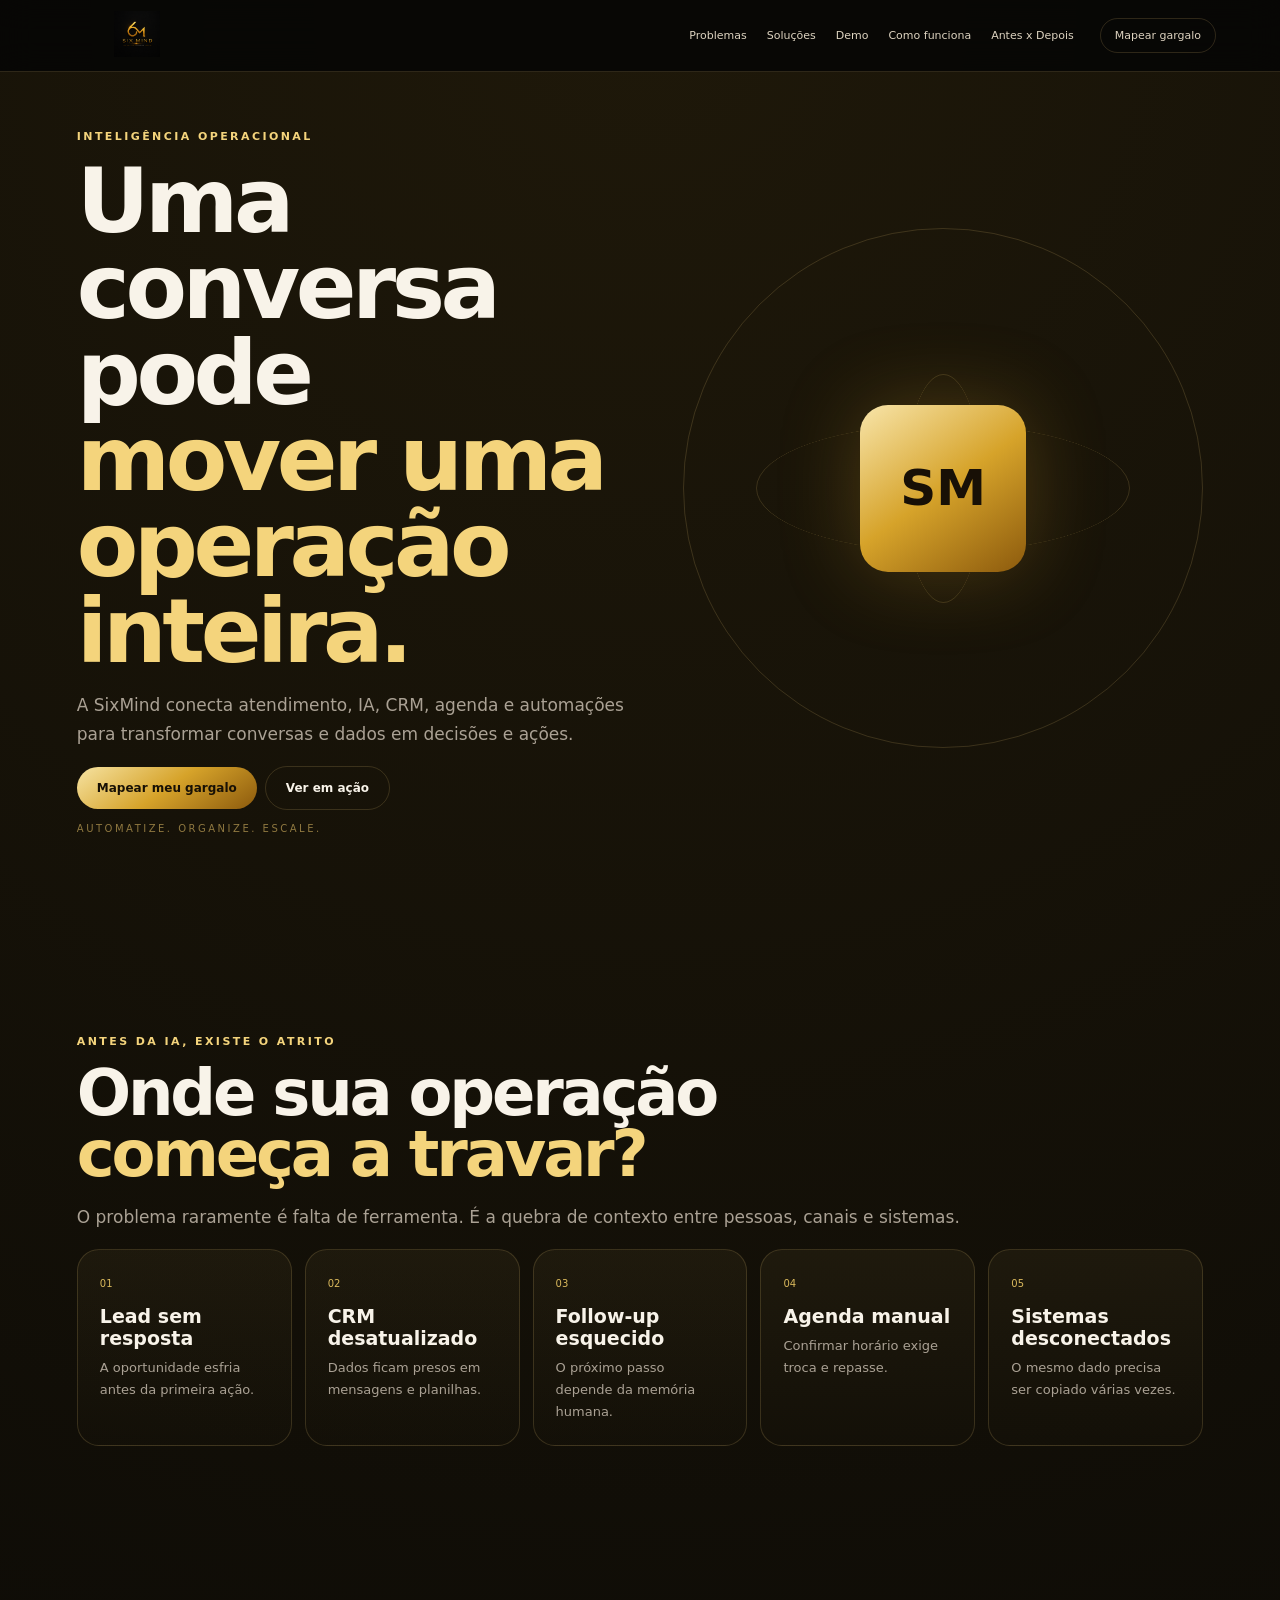
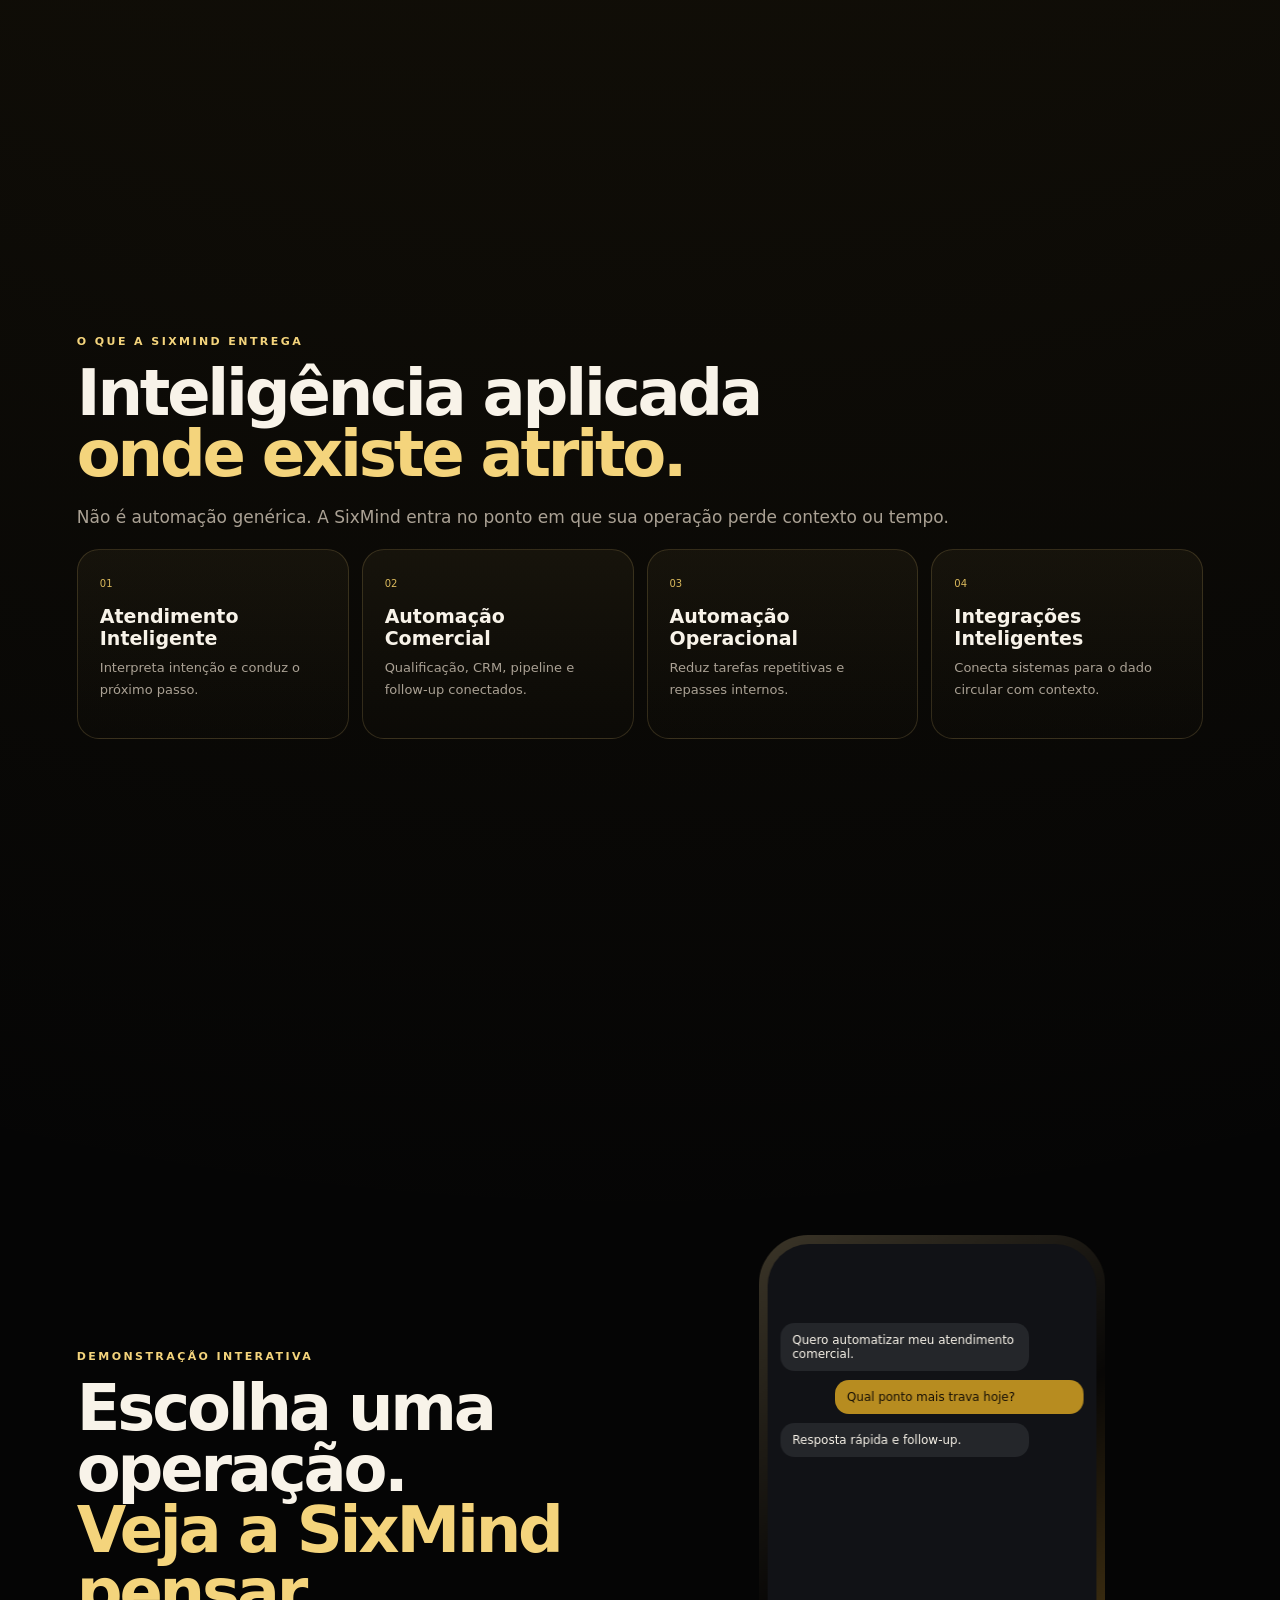
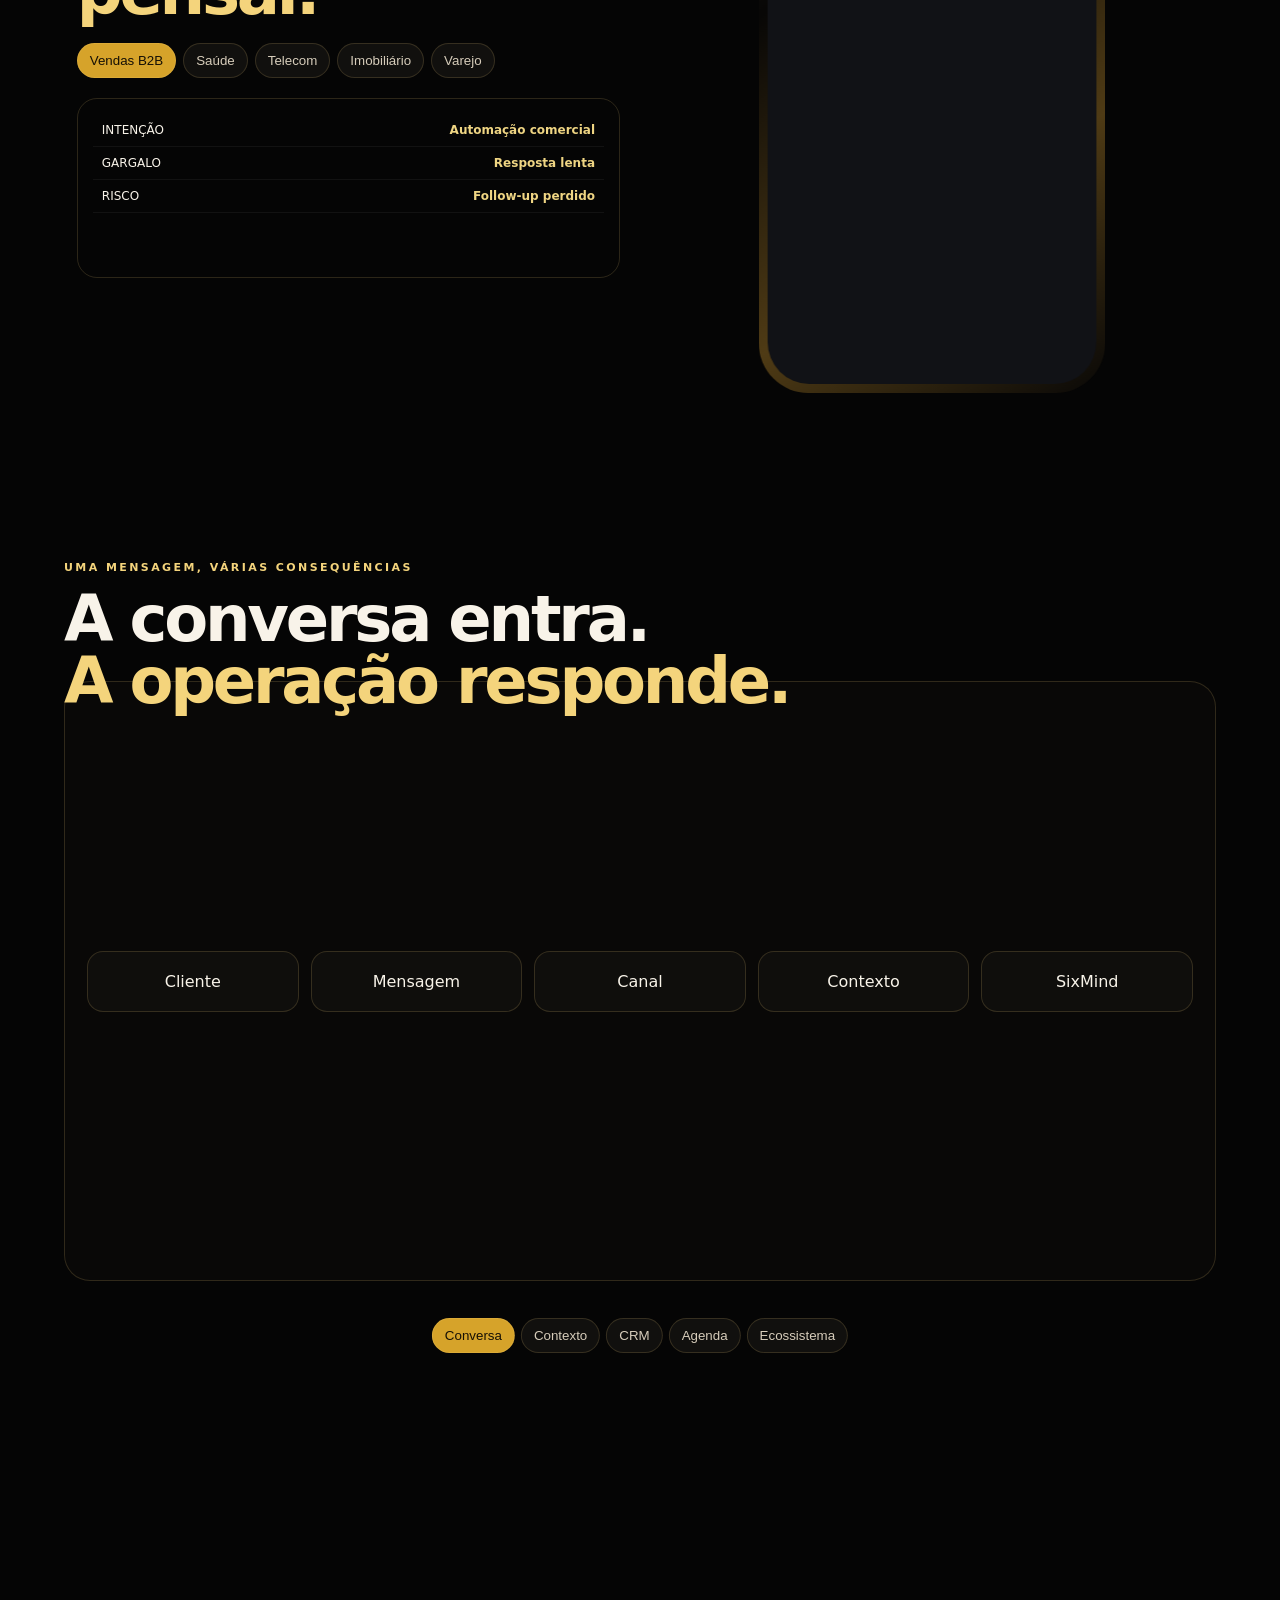
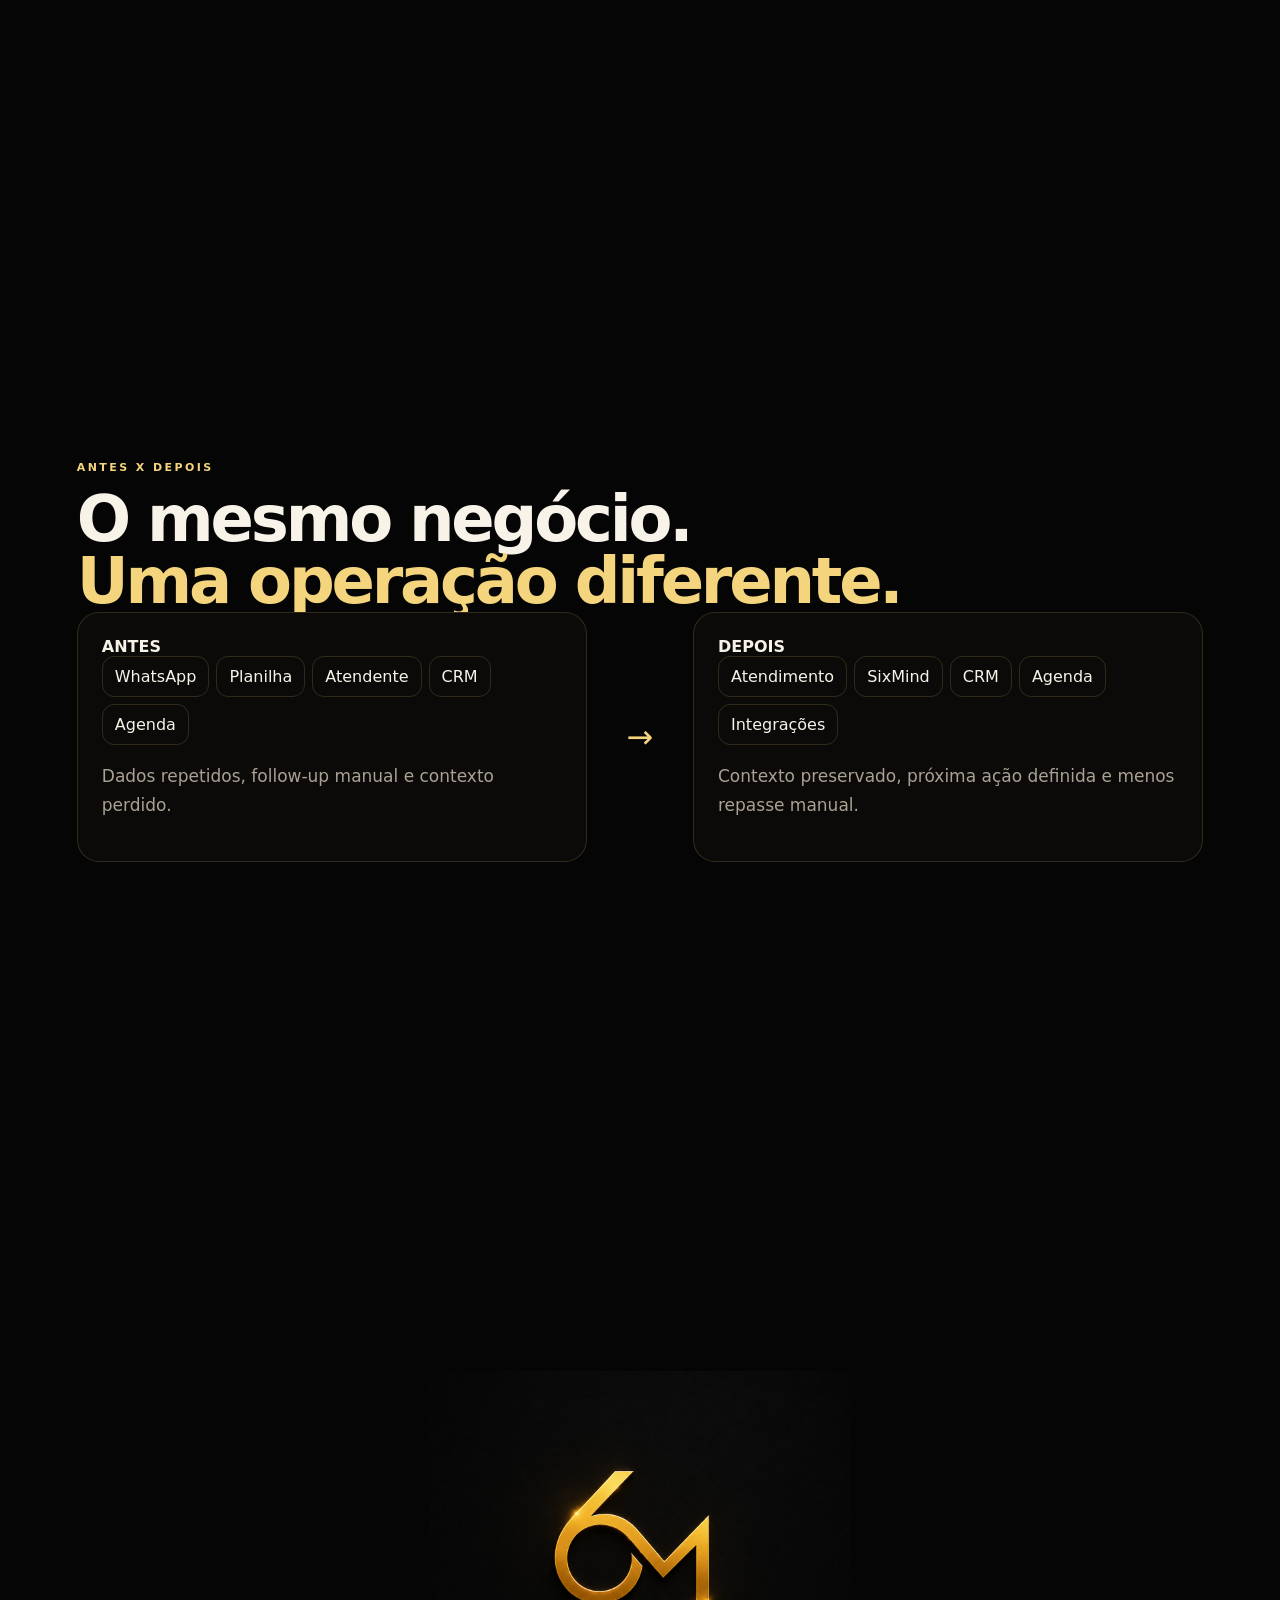
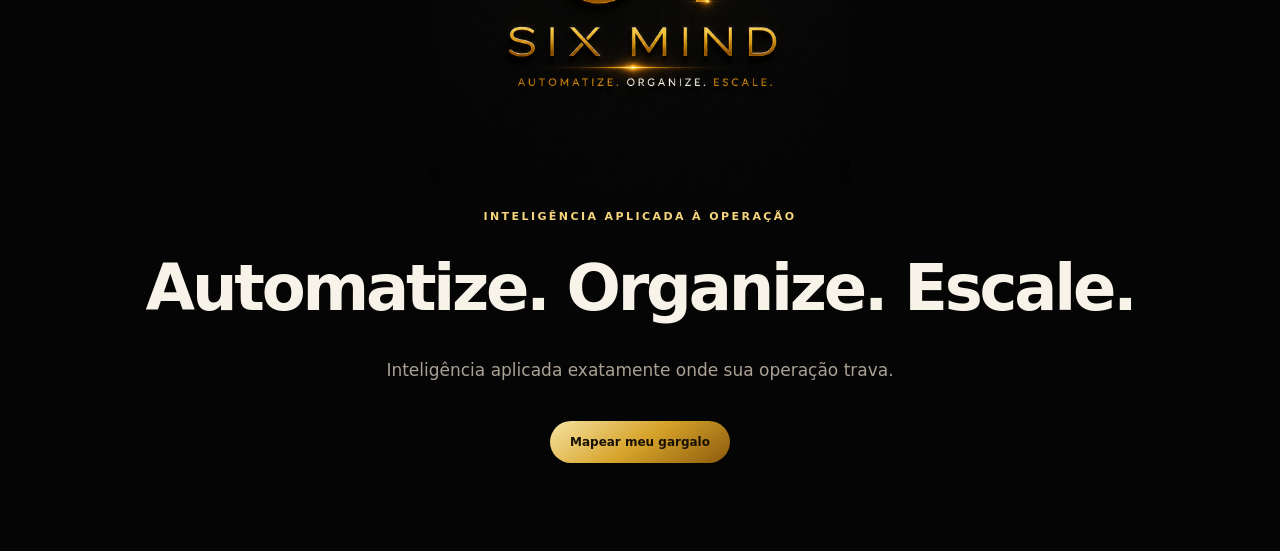
==== sixmind-v6/index.html @ 8383d7bf "feat(v6): publish F0-F5 commercial cinematic site" ====
<!doctype html><html lang="pt-BR"><head><meta charset="utf-8"><meta name="viewport" content="width=device-width,initial-scale=1"><meta name="theme-color" content="#050505"><meta name="description" content="SixMind — inteligência operacional para atendimento, vendas, CRM, agenda e automações."><title>SixMind — Inteligência que move operações</title><style>:root{--b:#050505;--g:#d6a32a;--g2:#f4d47c;--t:#f8f3e9;--m:#aaa194;--l:rgba(244,212,124,.16)}*{box-sizing:border-box}html{scroll-behavior:smooth}body{margin:0;background:radial-gradient(circle at 50% 0,rgba(214,163,42,.12),transparent 28%),#050505;color:var(--t);font-family:Inter,system-ui,sans-serif}a{color:inherit}.nav{position:fixed;z-index:9;inset:0 0 auto;height:72px;display:flex;align-items:center;gap:26px;padding:0 5vw;background:#050505d9;backdrop-filter:blur(16px);border-bottom:1px solid var(--l)}.nav img{width:145px;height:46px;object-fit:contain}.nav nav{margin-left:auto;display:flex;gap:20px}.nav a{text-decoration:none;font-size:11px;color:#ddd3c0}.ctaN{padding:10px 14px;border:1px solid var(--l);border-radius:999px}.sec{min-height:100vh;padding:110px 6vw 78px}.eye{color:var(--g2);font-size:11px;letter-spacing:.22em;font-weight:800;margin-bottom:15px}h1,h2{margin:0;line-height:.96;letter-spacing:-.05em}h1{font-size:clamp(50px,7vw,106px)}h2{font-size:clamp(40px,5vw,74px)}h1 span,h2 span{color:var(--g2)}p{color:var(--m);font-size:17px;line-height:1.7}.btn{display:inline-flex;padding:14px 20px;border-radius:999px;text-decoration:none;font-weight:800;font-size:12px}.primary{background:linear-gradient(145deg,#f6e3a2,var(--g),#8c5a0d);color:#171005}.ghost{border:1px solid var(--l);margin-left:8px}.hero{display:grid;grid-template-columns:1.1fr .9fr;align-items:center;gap:42px;padding-top:130px}.orb{position:relative;width:min(42vw,520px);aspect-ratio:1;margin:auto}.ring{position:absolute;inset:0;border:1px solid var(--l);border-radius:50%}.ring:nth-child(2){inset:14%;transform:rotateX(70deg)}.ring:nth-child(3){inset:28%;transform:rotateY(70deg)}.core{position:absolute;inset:34%;display:grid;place-items:center;border-radius:28px;background:linear-gradient(145deg,#f8e5aa,var(--g),#8c5a0d);color:#181006;font-size:50px;font-weight:900;box-shadow:0 0 80px #d6a32a44}.grid{display:grid;gap:13px}.g5{grid-template-columns:repeat(5,1fr)}.g4{grid-template-columns:repeat(4,1fr)}.card{padding:22px;border:1px solid var(--l);border-radius:22px;background:linear-gradient(180deg,#f4d47c0d,#f4d47c03);min-height:190px}.card i{font-style:normal;color:#d9b85c;font-size:10px}.card strong{display:block;font-size:19px;margin:14px 0 8px}.card p{font-size:13px;margin:0}.demo{display:grid;grid-template-columns:1fr 1fr;gap:40px;align-items:center}.tabs{display:flex;flex-wrap:wrap;gap:7px;margin:20px 0}.tabs button,.jn button{padding:9px 12px;border:1px solid var(--l);border-radius:999px;background:#11100e;color:#d6ccba;cursor:pointer}.tabs .active,.jn .active{background:var(--g);color:#161005}.logic{border:1px solid var(--l);border-radius:20px;padding:15px;min-height:180px}.logic div{display:flex;justify-content:space-between;padding:9px;border-bottom:1px solid #ffffff0d;font-size:12px}.logic strong{color:#efd583}.phone{width:min(350px,80vw);aspect-ratio:9/19.5;margin:auto;padding:9px;border-radius:50px;background:linear-gradient(145deg,#3b3528,#080706 38%,#4f3b15 72%,#090807);transform:rotateY(-8deg)}.screen{height:100%;border-radius:42px;background:#111216;padding:70px 13px 55px;overflow:hidden}.bubble{max-width:82%;padding:10px 12px;border-radius:14px;background:#24262a;margin:9px 0;font-size:12px}.bubble.ai{margin-left:auto;background:#b78c20;color:#171006}.journey{height:520vh}.sticky{position:sticky;top:0;height:100vh;overflow:hidden}.jcopy{position:absolute;left:5vw;top:90px;z-index:2}.stage{position:absolute;inset:210px 5vw 90px}.scene{position:absolute;inset:0;opacity:0;transform:scale(.98);transition:.3s;border:1px solid var(--l);border-radius:26px;background:#090807;padding:22px}.scene.active{opacity:1;transform:none}.flow{height:100%;display:grid;grid-template-columns:repeat(5,1fr);gap:12px;align-items:center}.flow div{padding:20px;border:1px solid var(--l);border-radius:16px;text-align:center;background:#0f0e0c}.jn{position:absolute;z-index:3;bottom:18px;left:50%;transform:translateX(-50%);display:flex;gap:6px}.compare{display:grid;grid-template-columns:1fr 70px 1fr;gap:18px;align-items:center}.side{padding:24px;border:1px solid var(--l);border-radius:22px;background:#0b0a08}.side .flow2{display:flex;gap:7px;flex-wrap:wrap}.flow2 span{padding:10px 12px;border:1px solid var(--l);border-radius:12px}.arr{text-align:center;font-size:32px;color:var(--g2)}.final{text-align:center;display:grid;place-items:center}.final img{width:min(420px,70vw)}@media(max-width:900px){.hero,.demo{grid-template-columns:1fr}.g5,.g4{grid-template-columns:1fr 1fr}.orb{width:min(75vw,500px)}.compare{grid-template-columns:1fr}.arr{transform:rotate(90deg)}.flow{grid-template-columns:1fr 1fr}}@media(max-width:650px){.nav nav,.ctaN{display:none}.sec{padding:98px 18px 68px}.g5,.g4{grid-template-columns:1fr}.stage{inset:240px 8px 96px}.jcopy{left:16px;right:16px;top:80px}.jn{width:96%;justify-content:center;flex-wrap:wrap}.jn button{font-size:9px}.ghost{margin-left:0;margin-top:8px}}</style></head><body><header class="nav"><a href="#hero"><img src="../sixmind-v4-cinematic/assets/logo-sixmind.png" alt="SixMind"></a><nav><a href="#problems">Problemas</a><a href="#solutions">Soluções</a><a href="#demo">Demo</a><a href="#journey">Como funciona</a><a href="#compare">Antes x Depois</a></nav><a class="ctaN" href="#cta">Mapear gargalo</a></header><main><section id="hero" class="sec hero"><div><div class="eye">INTELIGÊNCIA OPERACIONAL</div><h1>Uma conversa pode<br><span>mover uma operação inteira.</span></h1><p>A SixMind conecta atendimento, IA, CRM, agenda e automações para transformar conversas e dados em decisões e ações.</p><a class="btn primary" href="#problems">Mapear meu gargalo</a><a class="btn ghost" href="#demo">Ver em ação</a><p style="font-size:10px;letter-spacing:.25em;color:#8f7840">AUTOMATIZE. ORGANIZE. ESCALE.</p></div><div class="orb"><div class="ring"></div><div class="ring"></div><div class="ring"></div><div class="core">SM</div></div></section><section id="problems" class="sec"><div class="eye">ANTES DA IA, EXISTE O ATRITO</div><h2>Onde sua operação<br><span>começa a travar?</span></h2><p>O problema raramente é falta de ferramenta. É a quebra de contexto entre pessoas, canais e sistemas.</p><div class="grid g5"><article class="card"><i>01</i><strong>Lead sem resposta</strong><p>A oportunidade esfria antes da primeira ação.</p></article><article class="card"><i>02</i><strong>CRM desatualizado</strong><p>Dados ficam presos em mensagens e planilhas.</p></article><article class="card"><i>03</i><strong>Follow-up esquecido</strong><p>O próximo passo depende da memória humana.</p></article><article class="card"><i>04</i><strong>Agenda manual</strong><p>Confirmar horário exige troca e repasse.</p></article><article class="card"><i>05</i><strong>Sistemas desconectados</strong><p>O mesmo dado precisa ser copiado várias vezes.</p></article></div></section><section id="solutions" class="sec"><div class="eye">O QUE A SIXMIND ENTREGA</div><h2>Inteligência aplicada<br><span>onde existe atrito.</span></h2><p>Não é automação genérica. A SixMind entra no ponto em que sua operação perde contexto ou tempo.</p><div class="grid g4"><article class="card"><i>01</i><strong>Atendimento Inteligente</strong><p>Interpreta intenção e conduz o próximo passo.</p></article><article class="card"><i>02</i><strong>Automação Comercial</strong><p>Qualificação, CRM, pipeline e follow-up conectados.</p></article><article class="card"><i>03</i><strong>Automação Operacional</strong><p>Reduz tarefas repetitivas e repasses internos.</p></article><article class="card"><i>04</i><strong>Integrações Inteligentes</strong><p>Conecta sistemas para o dado circular com contexto.</p></article></div></section><section id="demo" class="sec demo"><div><div class="eye">DEMONSTRAÇÃO INTERATIVA</div><h2>Escolha uma operação.<br><span>Veja a SixMind pensar.</span></h2><div class="tabs"><button class="active" data-k="b2b">Vendas B2B</button><button data-k="saude">Saúde</button><button data-k="telecom">Telecom</button><button data-k="imob">Imobiliário</button><button data-k="varejo">Varejo</button></div><div id="logic" class="logic"></div></div><div class="phone"><div id="chat" class="screen"></div></div></section><section id="journey" class="journey"><div class="sticky"><div class="jcopy"><div class="eye">UMA MENSAGEM, VÁRIAS CONSEQUÊNCIAS</div><h2>A conversa entra.<br><span>A operação responde.</span></h2></div><div class="stage"><article class="scene active"><div class="flow"><div>Cliente</div><div>Mensagem</div><div>Canal</div><div>Contexto</div><div>SixMind</div></div></article><article class="scene"><div class="flow"><div>Intenção</div><div>Entidade</div><div>Prioridade</div><div>Histórico</div><div>Próxima ação</div></div></article><article class="scene"><div class="flow"><div>Novo lead</div><div>Qualificado</div><div>Pipeline</div><div>Responsável</div><div>Follow-up</div></div></article><article class="scene"><div class="flow"><div>Disponibilidade</div><div>Horário</div><div>Confirmação</div><div>Meet</div><div>Lembrete</div></div></article><article class="scene"><div class="flow"><div>WhatsApp</div><div>CRM</div><div>Agenda</div><div>n8n</div><div>Dados</div></div></article></div><div class="jn"><button class="active">Conversa</button><button>Contexto</button><button>CRM</button><button>Agenda</button><button>Ecossistema</button></div></div></section><section id="compare" class="sec"><div class="eye">ANTES X DEPOIS</div><h2>O mesmo negócio.<br><span>Uma operação diferente.</span></h2><div class="compare"><div class="side"><strong>ANTES</strong><div class="flow2"><span>WhatsApp</span><span>Planilha</span><span>Atendente</span><span>CRM</span><span>Agenda</span></div><p>Dados repetidos, follow-up manual e contexto perdido.</p></div><div class="arr">→</div><div class="side"><strong>DEPOIS</strong><div class="flow2"><span>Atendimento</span><span>SixMind</span><span>CRM</span><span>Agenda</span><span>Integrações</span></div><p>Contexto preservado, próxima ação definida e menos repasse manual.</p></div></div></section><section id="cta" class="sec final"><img src="../sixmind-v4-cinematic/assets/logo-sixmind.png" alt="SixMind"><div class="eye">INTELIGÊNCIA APLICADA À OPERAÇÃO</div><h2>Automatize. Organize. Escale.</h2><p>Inteligência aplicada exatamente onde sua operação trava.</p><a class="btn primary" href="#problems">Mapear meu gargalo</a></section></main><script>const D={b2b:[['INTENÇÃO','Automação comercial'],['GARGALO','Resposta lenta'],['RISCO','Follow-up perdido']],saude:[['INTENÇÃO','Agendamento'],['RESTRIÇÃO','Após 17h'],['AÇÃO','Consultar agenda']],telecom:[['INTENÇÃO','Suporte'],['AÇÃO FEITA','Reinício'],['ROTA','Diagnóstico']],imob:[['INTENÇÃO','Imóvel'],['OBJETIVO','Moradia'],['PRAZO','Este mês']],varejo:[['INTENÇÃO','Estoque'],['PRODUTO','X200 preto'],['PRAZO','Hoje']]},M={b2b:['Quero automatizar meu atendimento comercial.','Qual ponto mais trava hoje?','Resposta rápida e follow-up.'],saude:['Tem horário amanhã após 17h?','Vou considerar apenas esse período.','Quero o primeiro disponível.'],telecom:['Minha internet caiu e já reiniciei o modem.','Não vou repetir esse passo.','A luz de internet está apagada.'],imob:['Tenho interesse no imóvel.','Você busca para morar ou investir?','Para morar este mês.'],varejo:['Tem X200 preto?','Vou consultar disponibilidade.','Preciso hoje.']};const tabs=[...document.querySelectorAll('[data-k]')],logic=document.querySelector('#logic'),chat=document.querySelector('#chat');function play(k){tabs.forEach(b=>b.classList.toggle('active',b.dataset.k===k));logic.innerHTML=D[k].map(x=>`<div><span>${x[0]}</span><strong>${x[1]}</strong></div>`).join('');chat.innerHTML=M[k].map((x,i)=>`<div class="bubble ${i%2?'ai':''}">${x}</div>`).join('')}tabs.forEach(b=>b.onclick=()=>play(b.dataset.k));play('b2b');const J=document.querySelector('#journey'),S=[...document.querySelectorAll('.scene')],N=[...document.querySelectorAll('.jn button')];function upd(){let r=J.getBoundingClientRect(),p=Math.min(1,Math.max(0,-r.top/Math.max(1,J.offsetHeight-innerHeight))),i=Math.min(4,Math.floor(p*5));S.forEach((s,n)=>s.classList.toggle('active',n===i));N.forEach((b,n)=>b.classList.toggle('active',n===i))}addEventListener('scroll',()=>requestAnimationFrame(upd),{passive:true});upd();N.forEach((b,i)=>b.onclick=()=>{let start=scrollY+J.getBoundingClientRect().top,total=J.offsetHeight-innerHeight;scrollTo({top:start+total*((i+.05)/5),behavior:'smooth'})});</script></body></html>
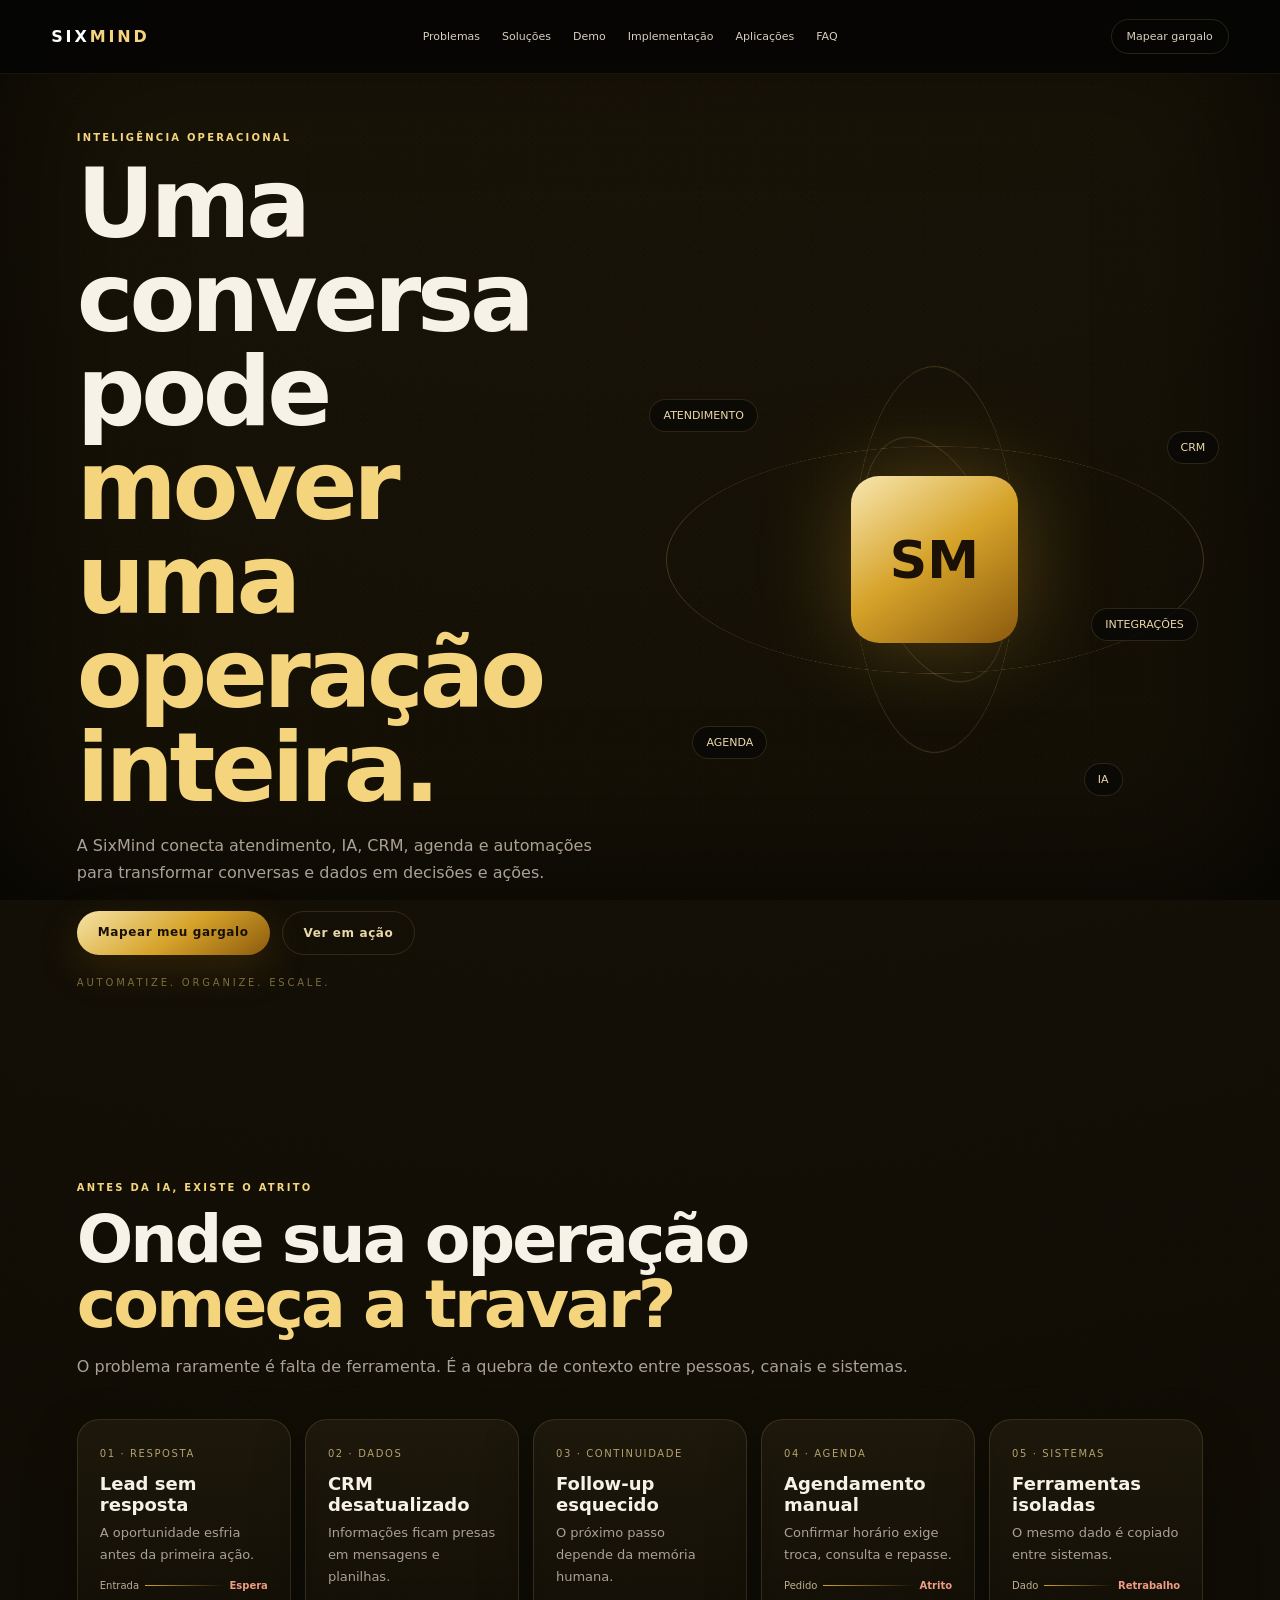
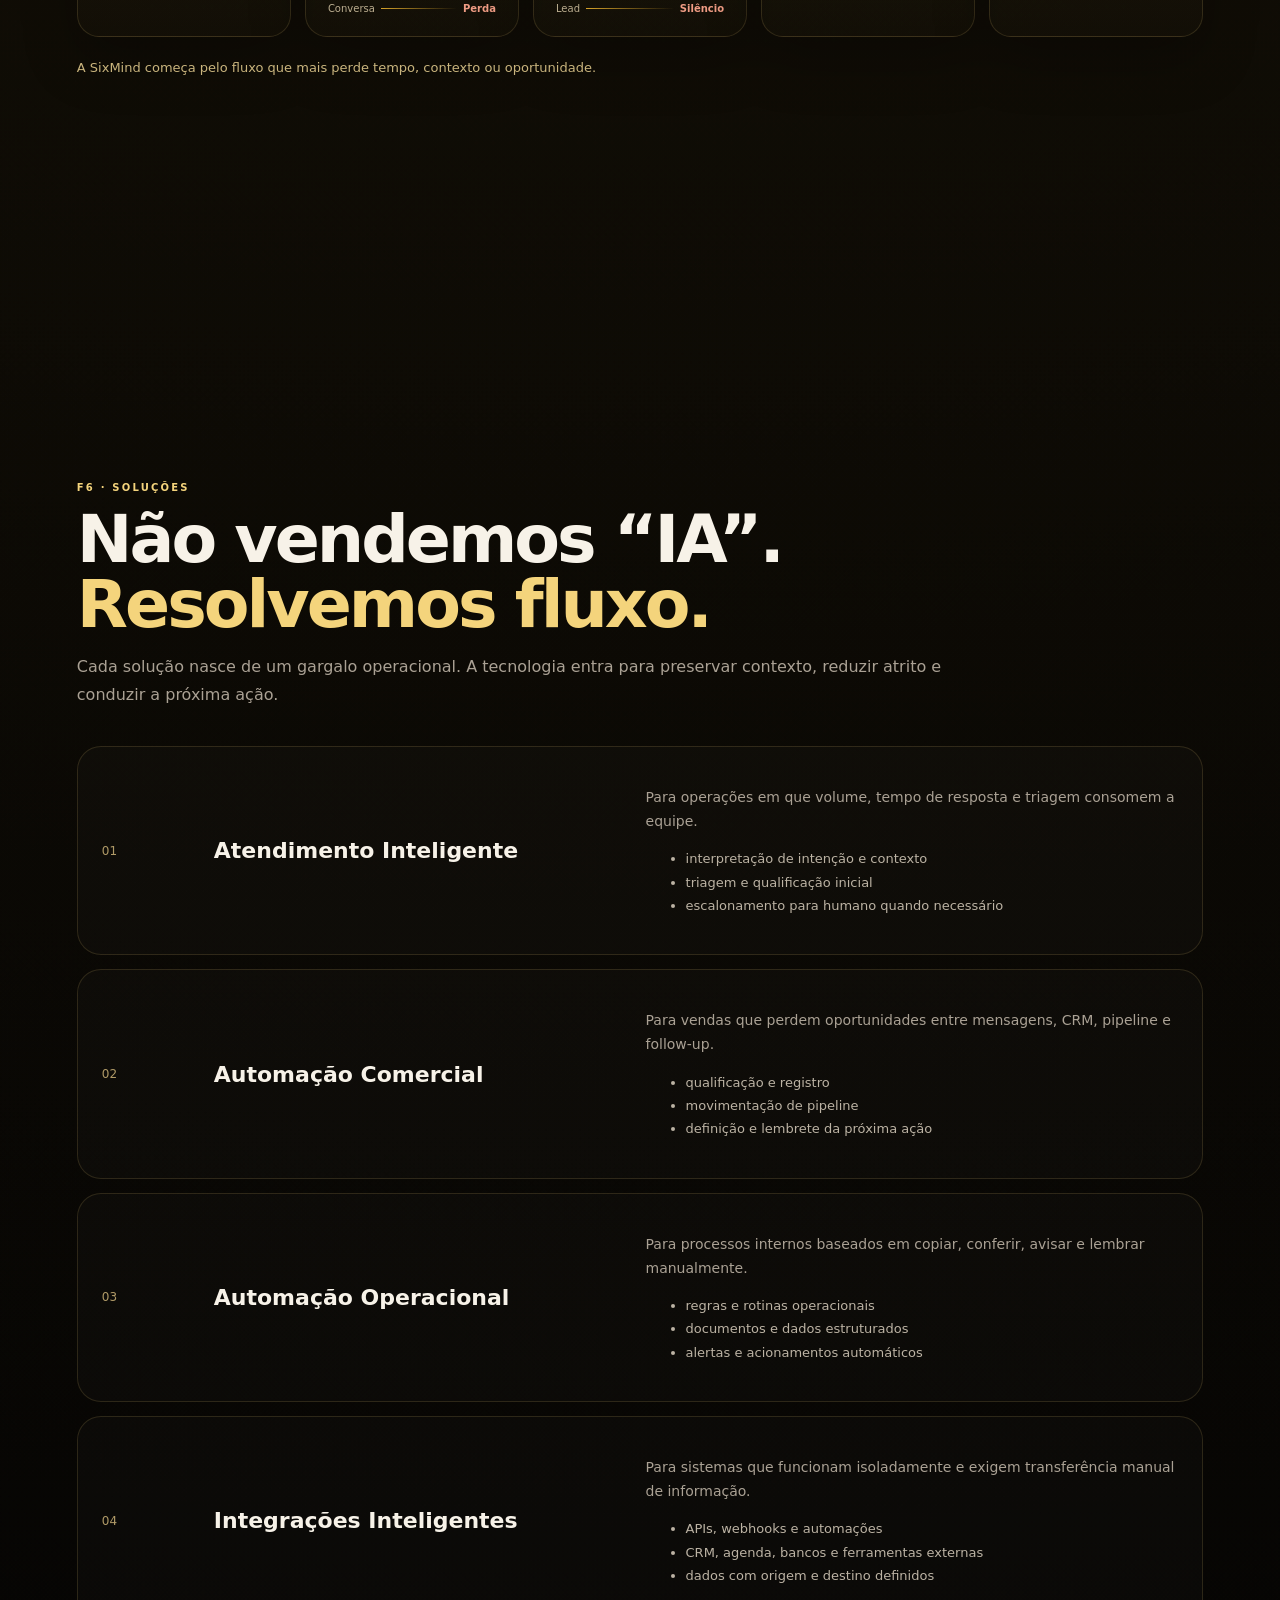
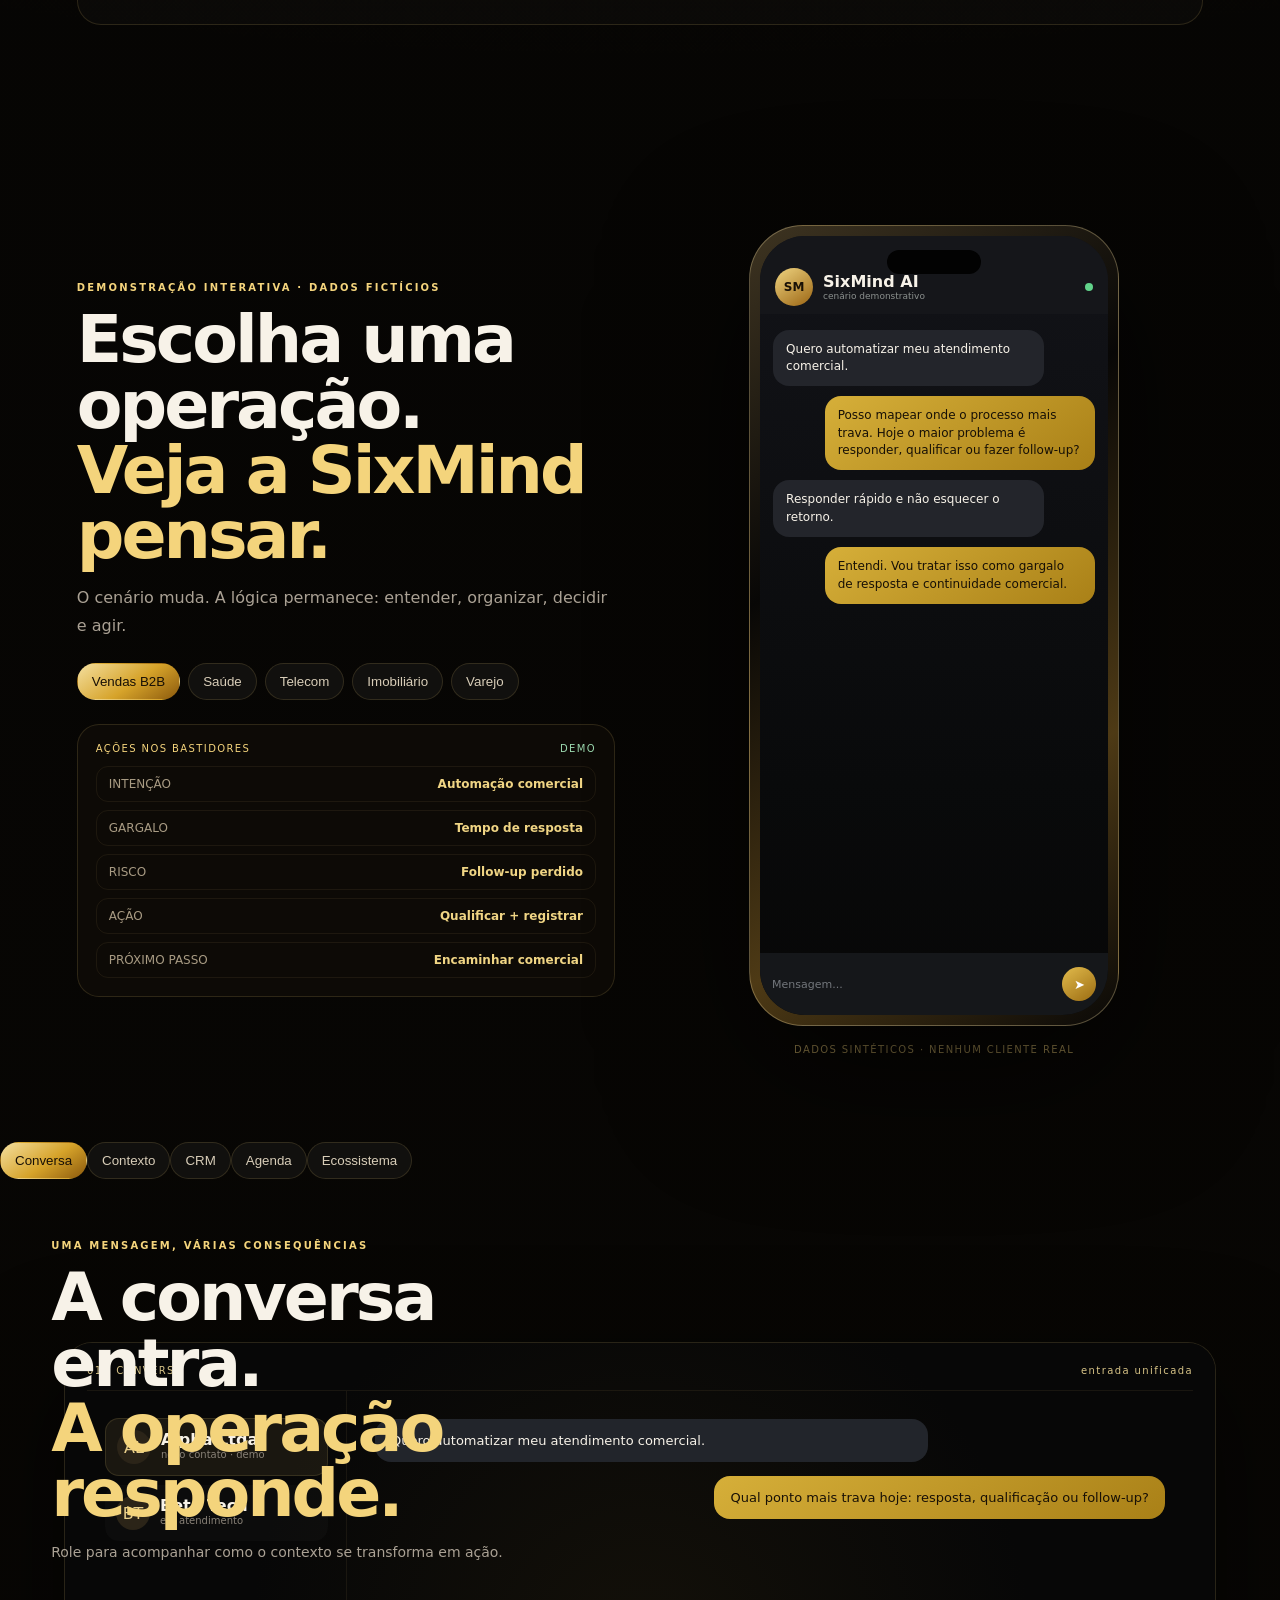
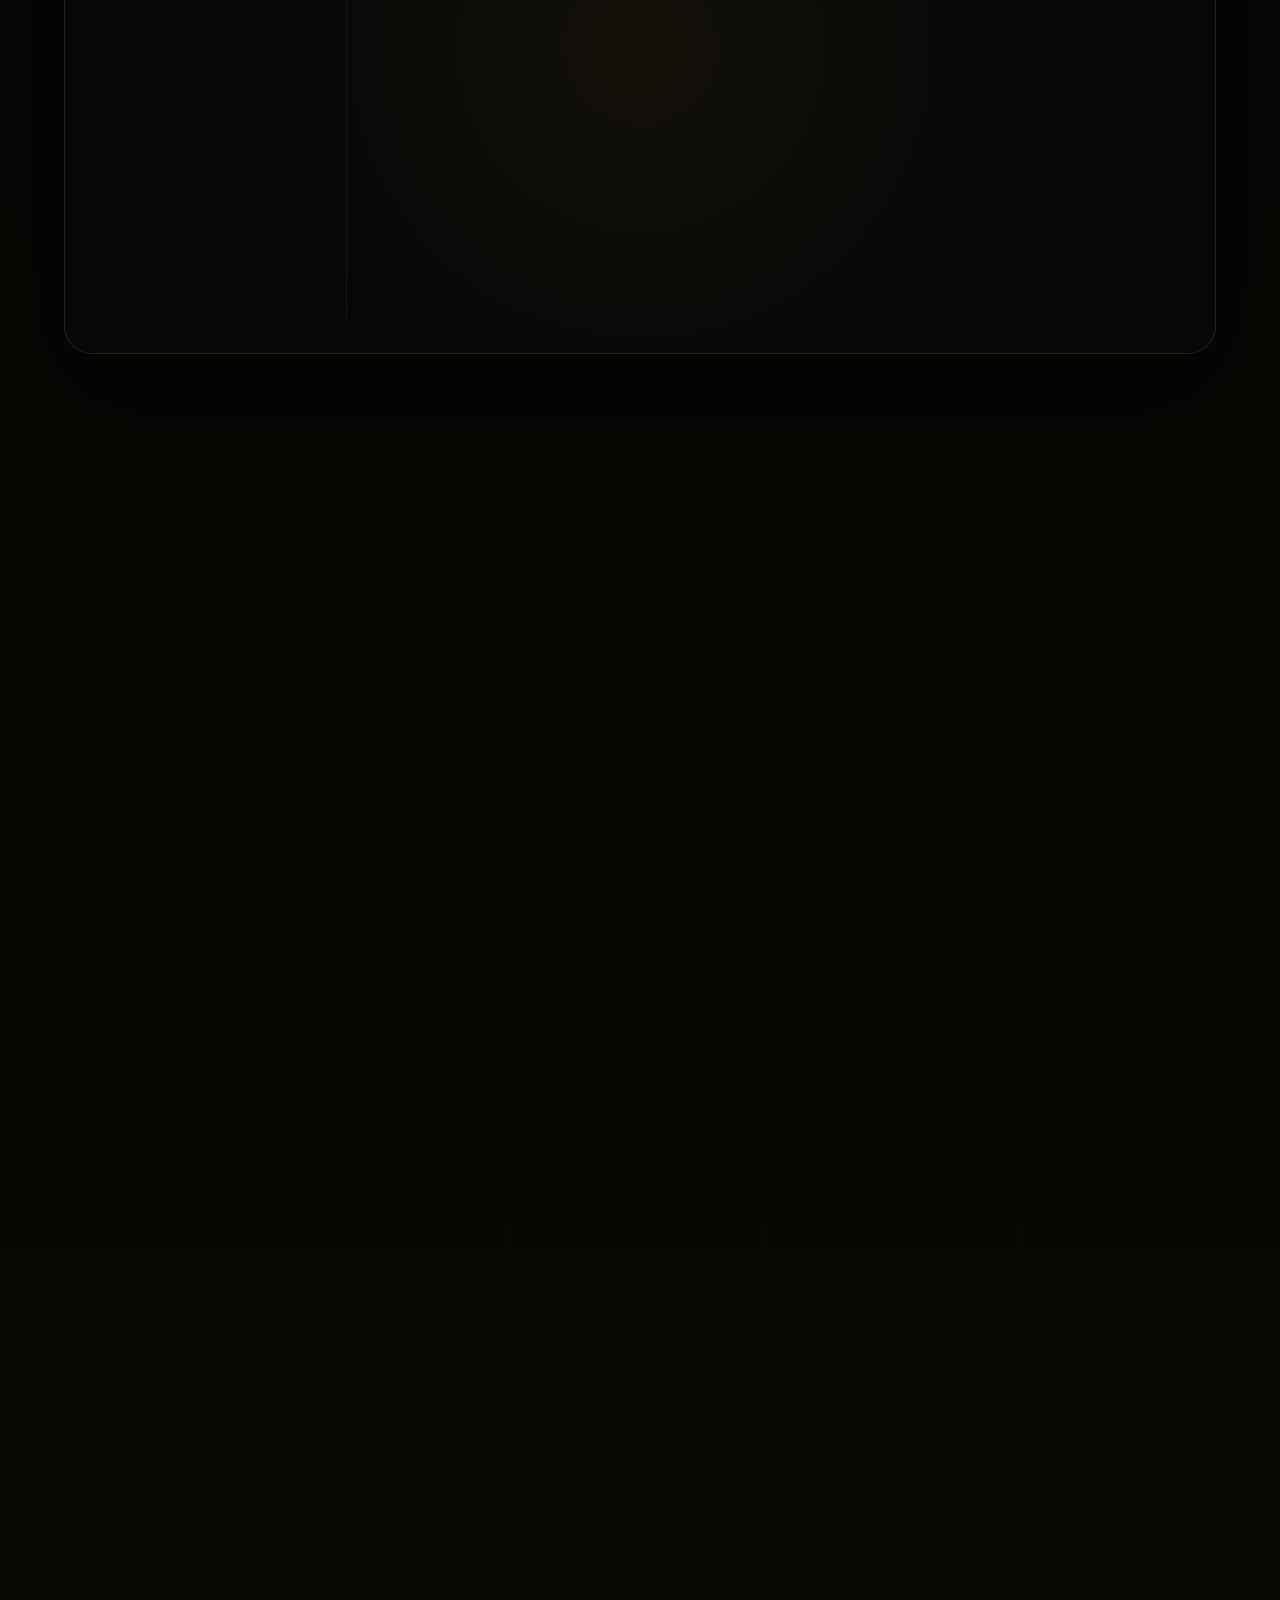
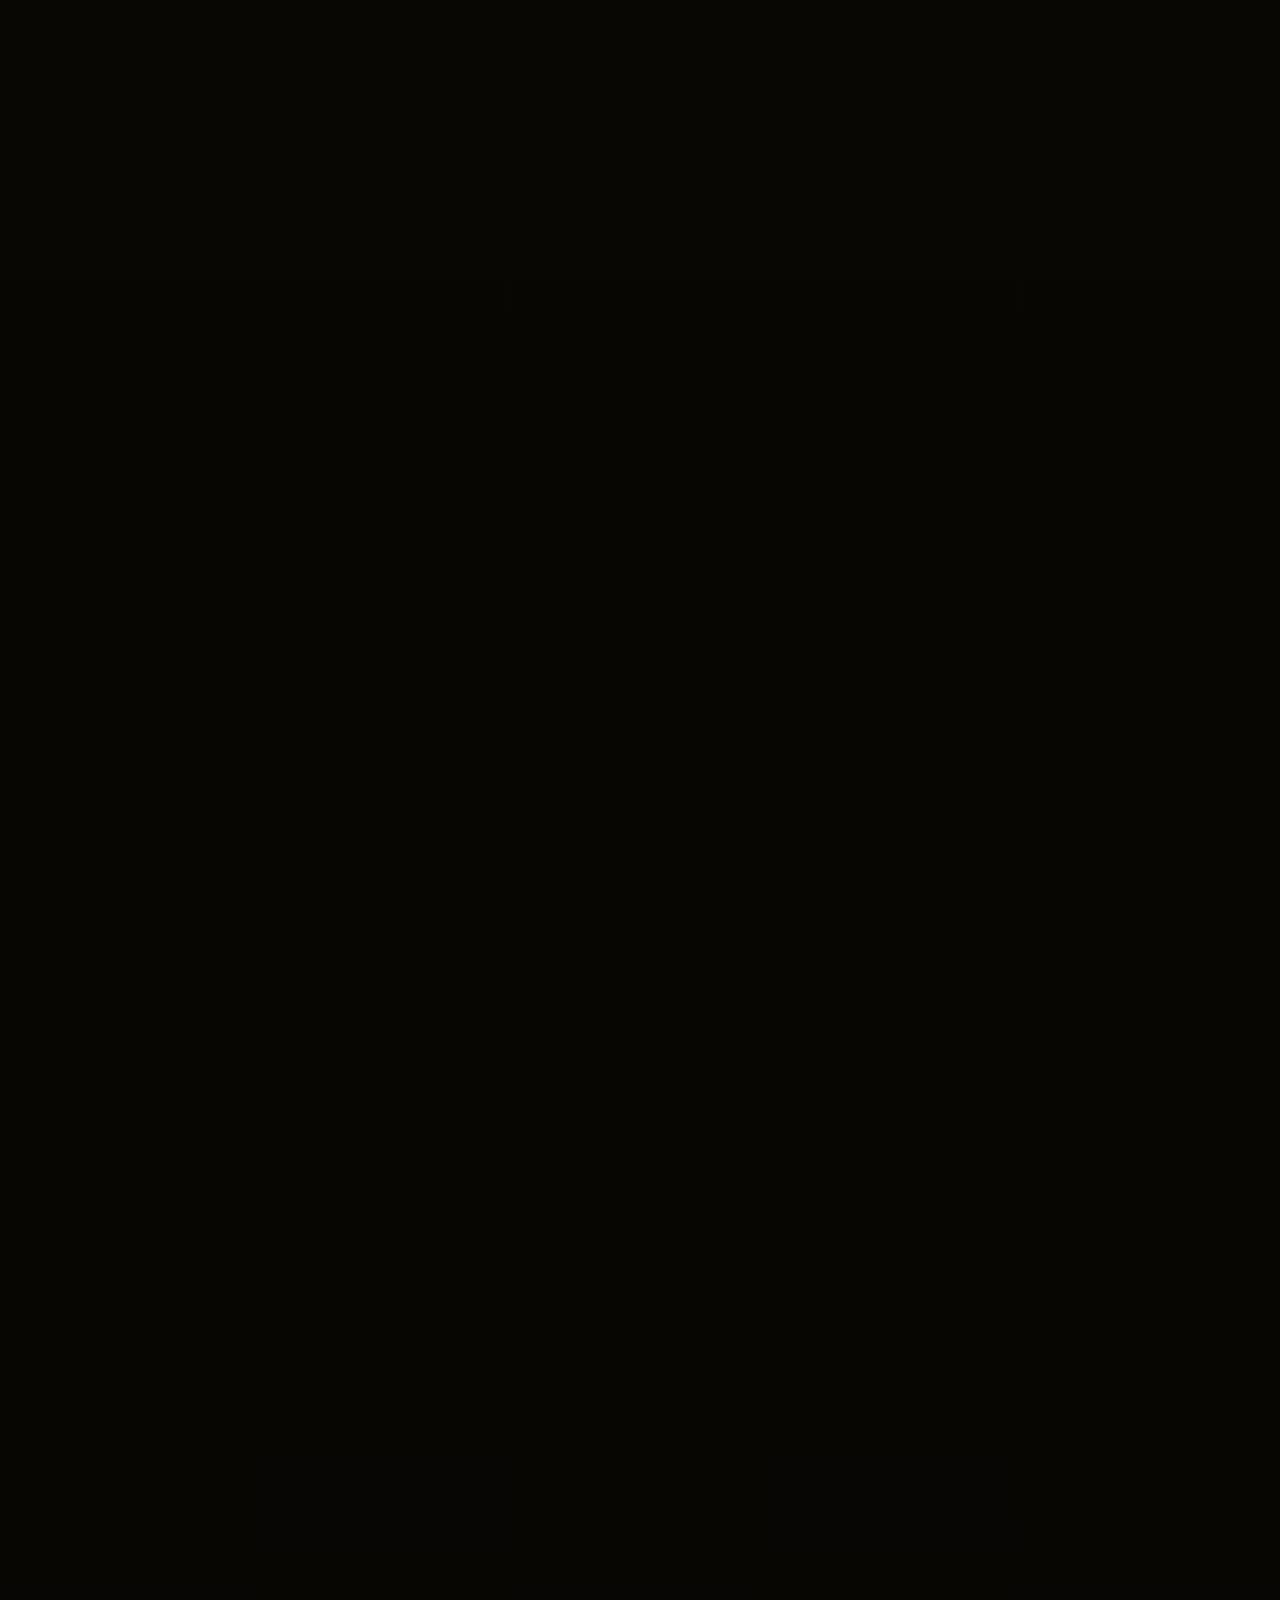
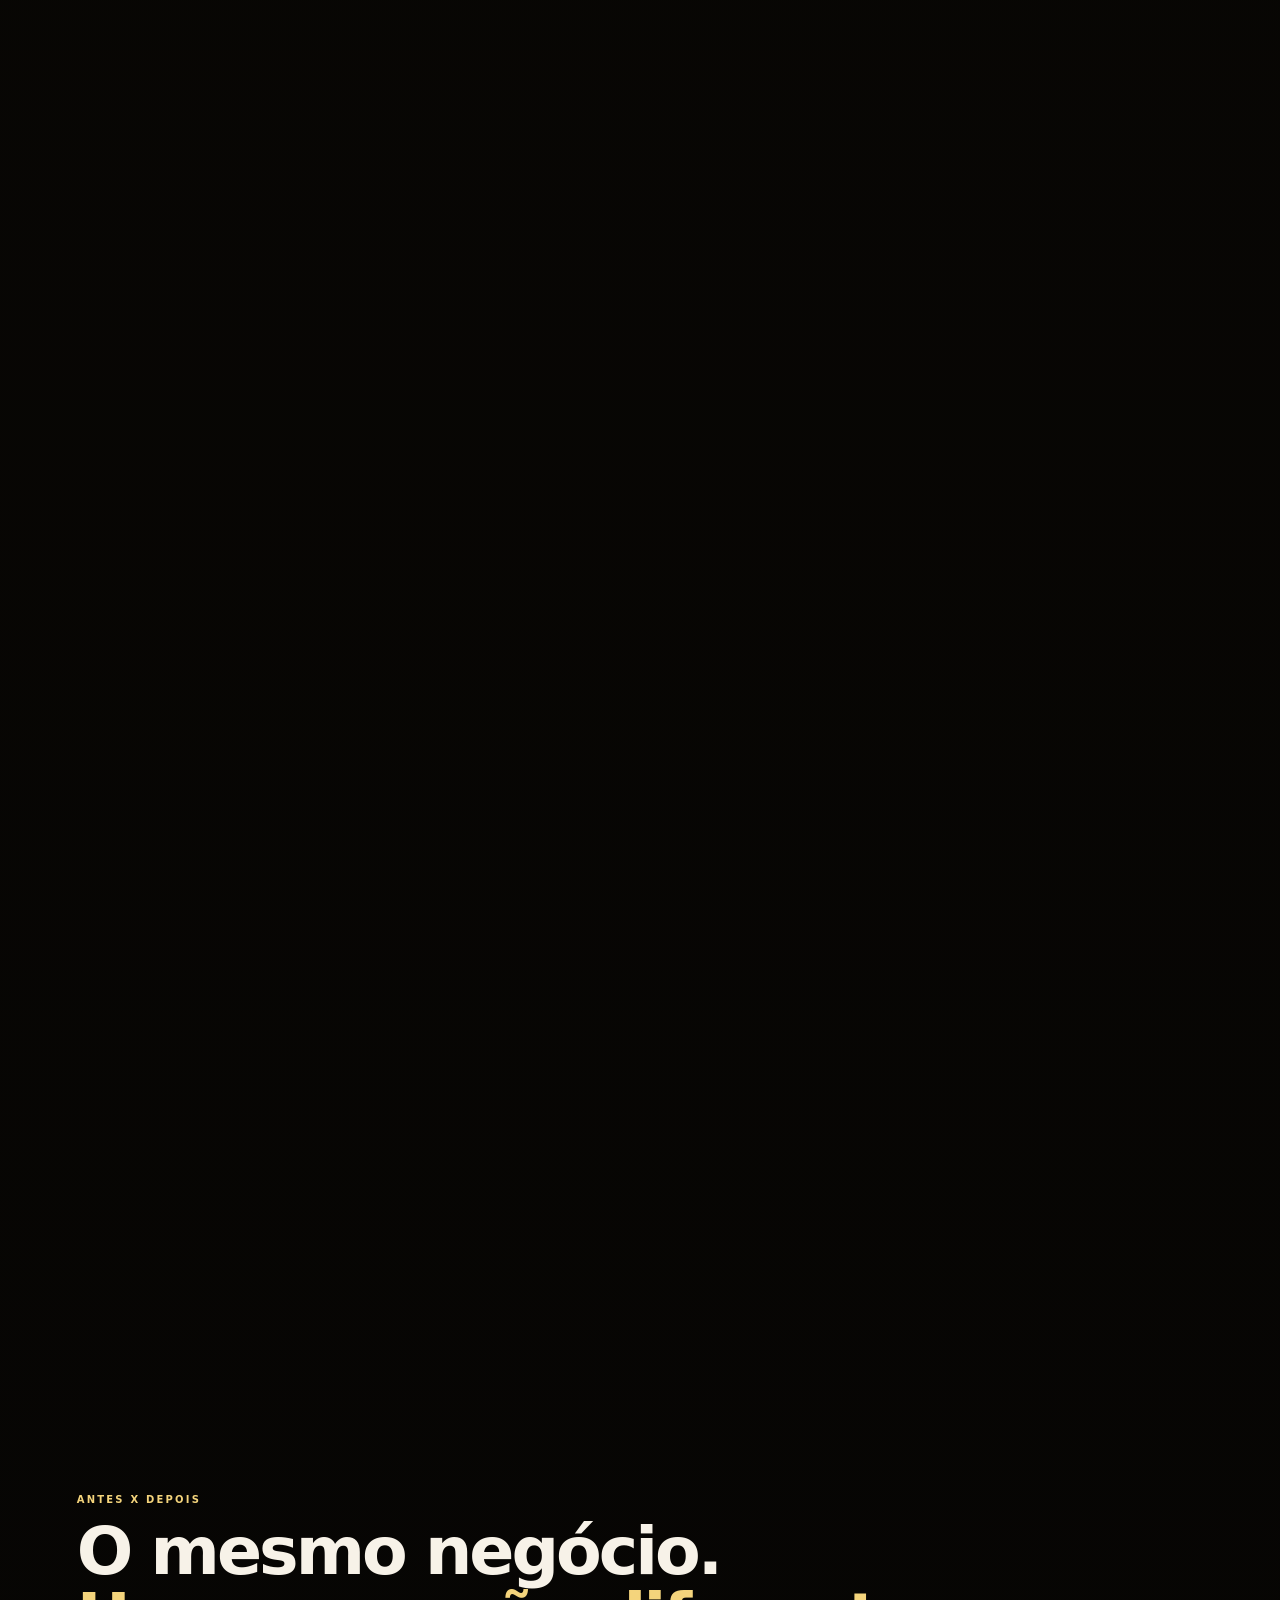
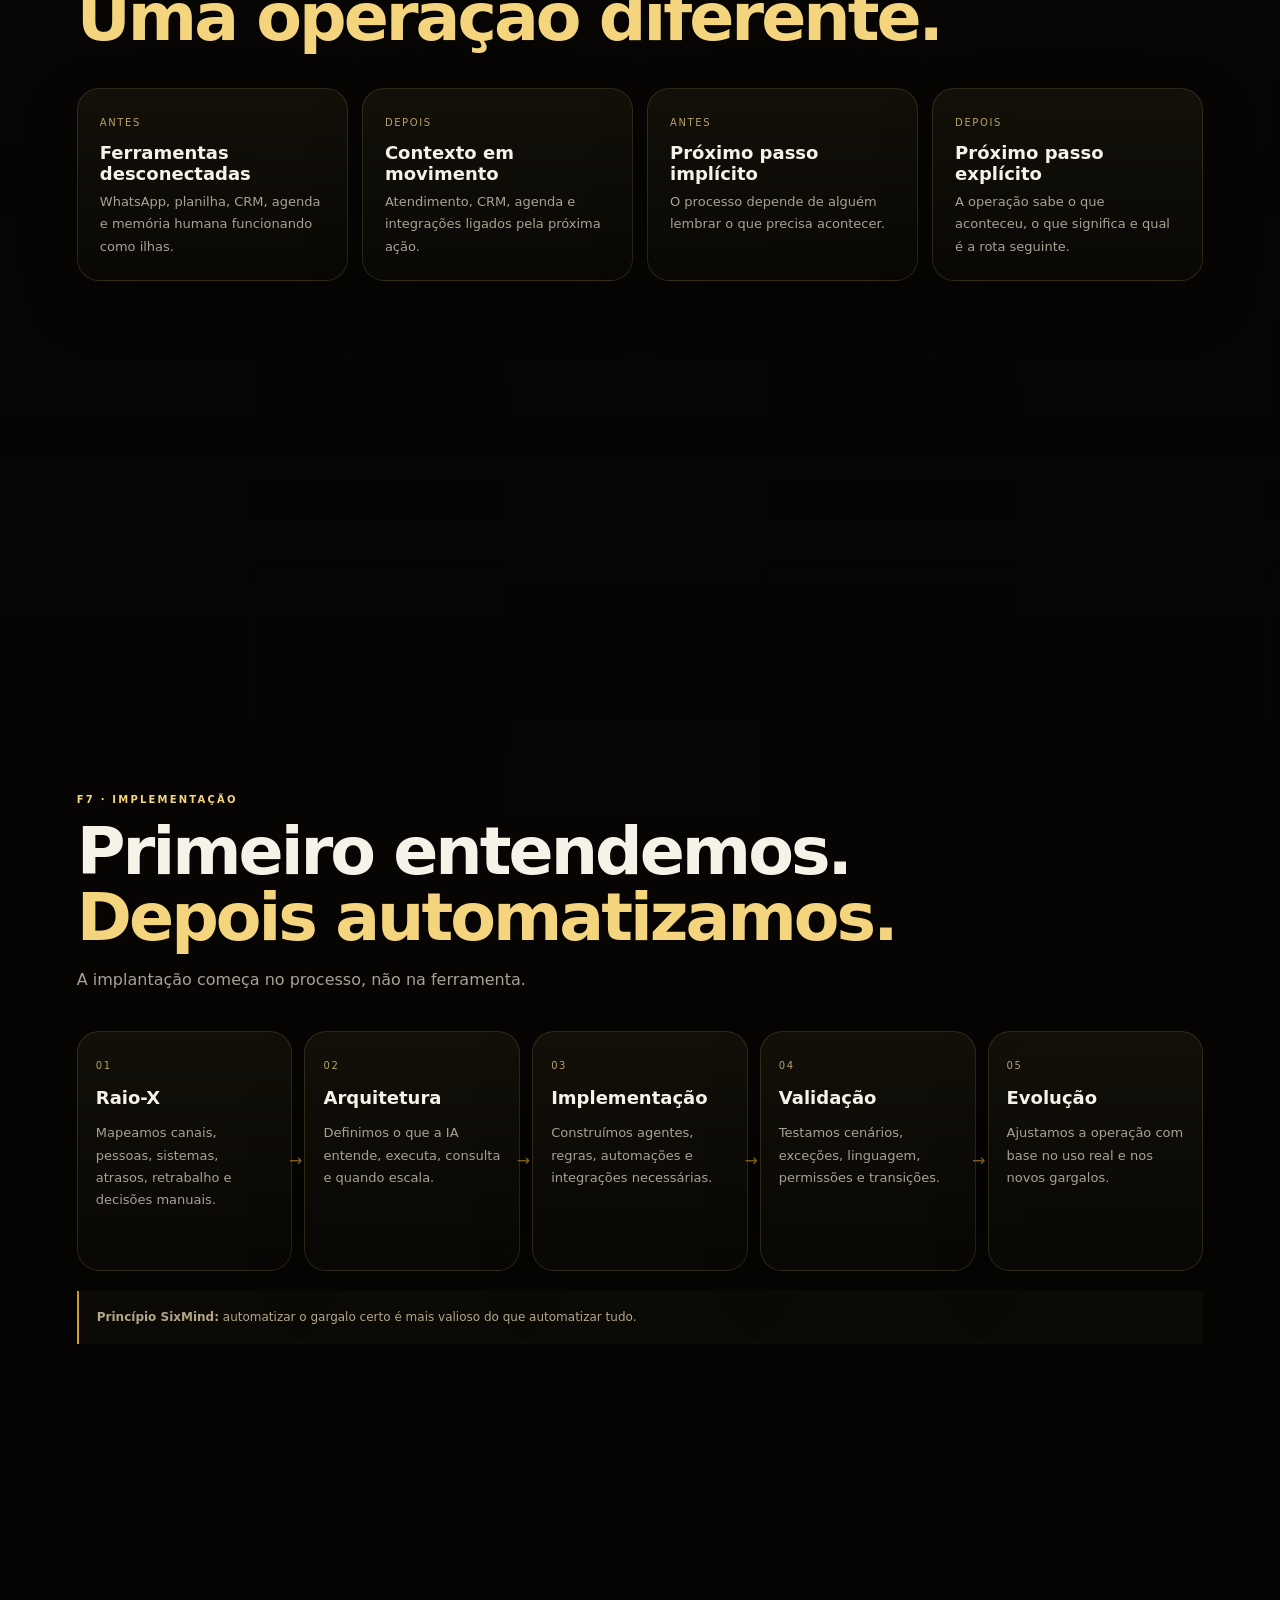
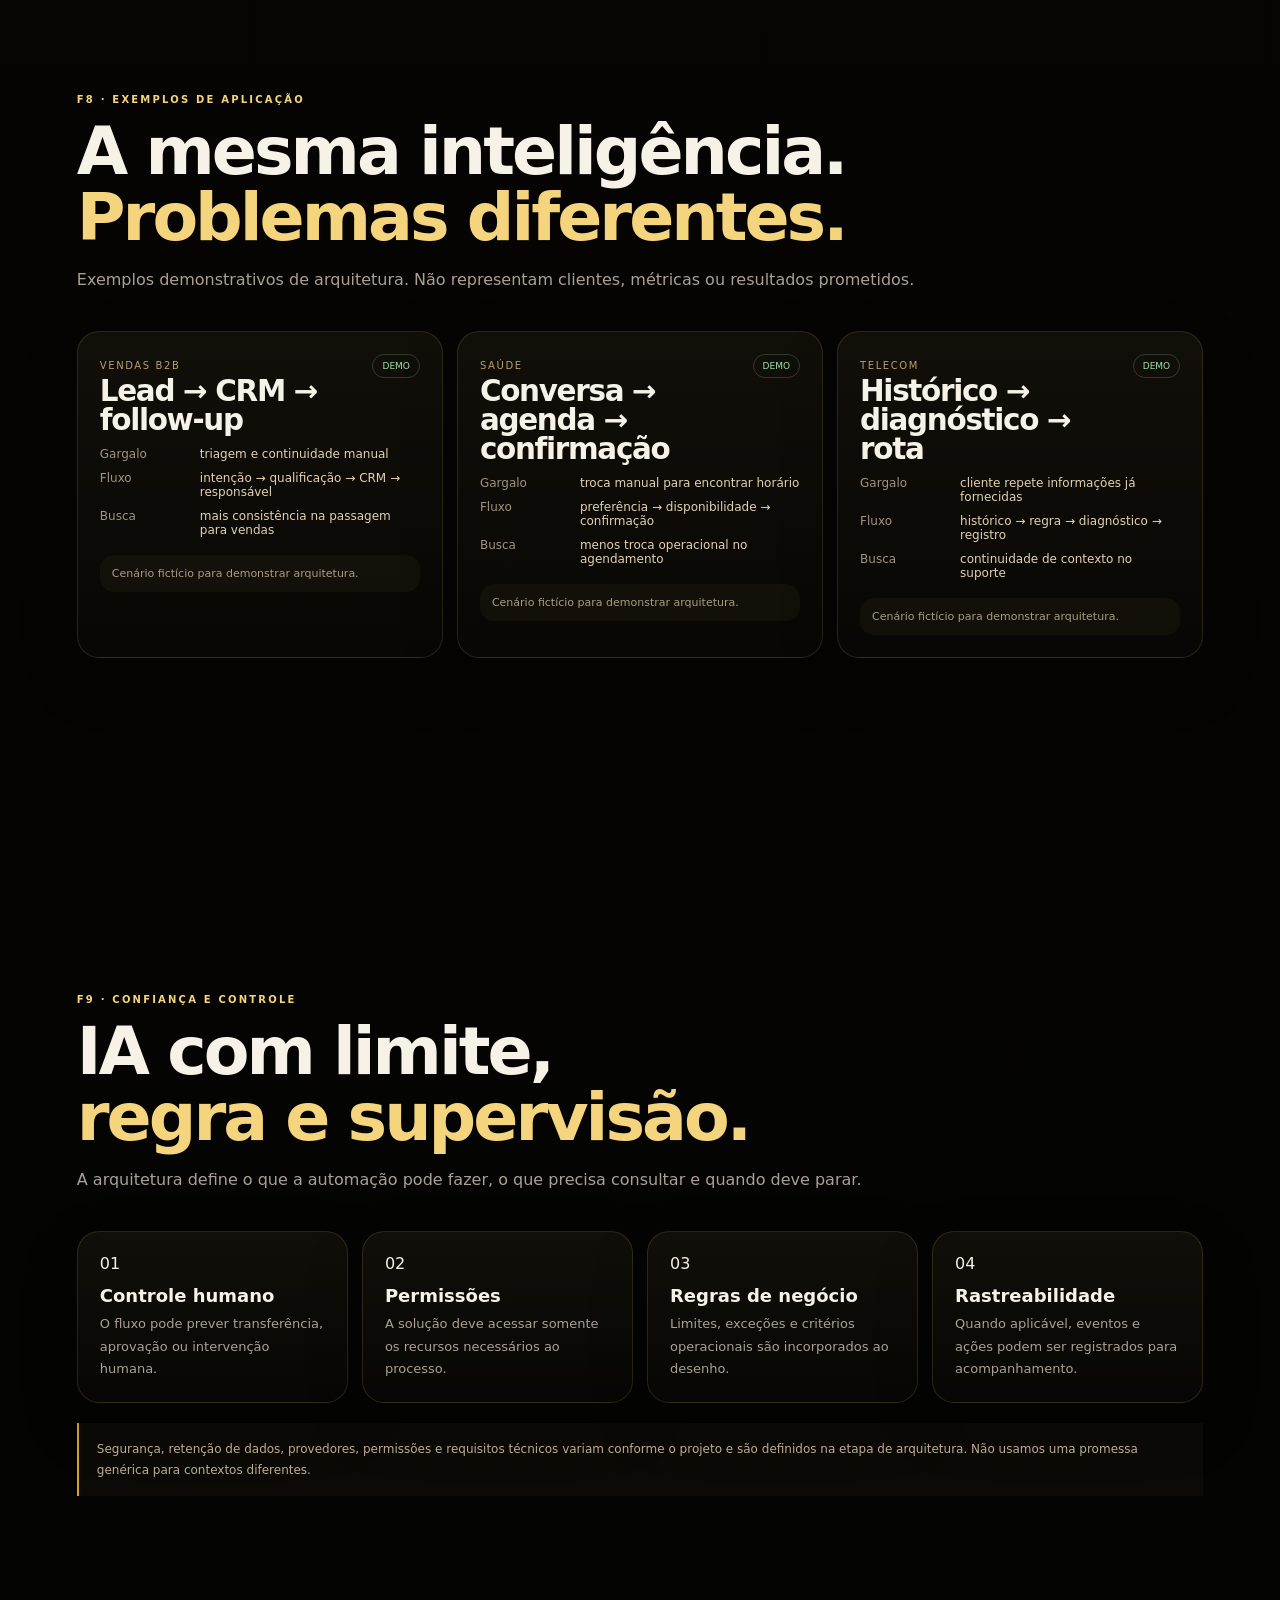
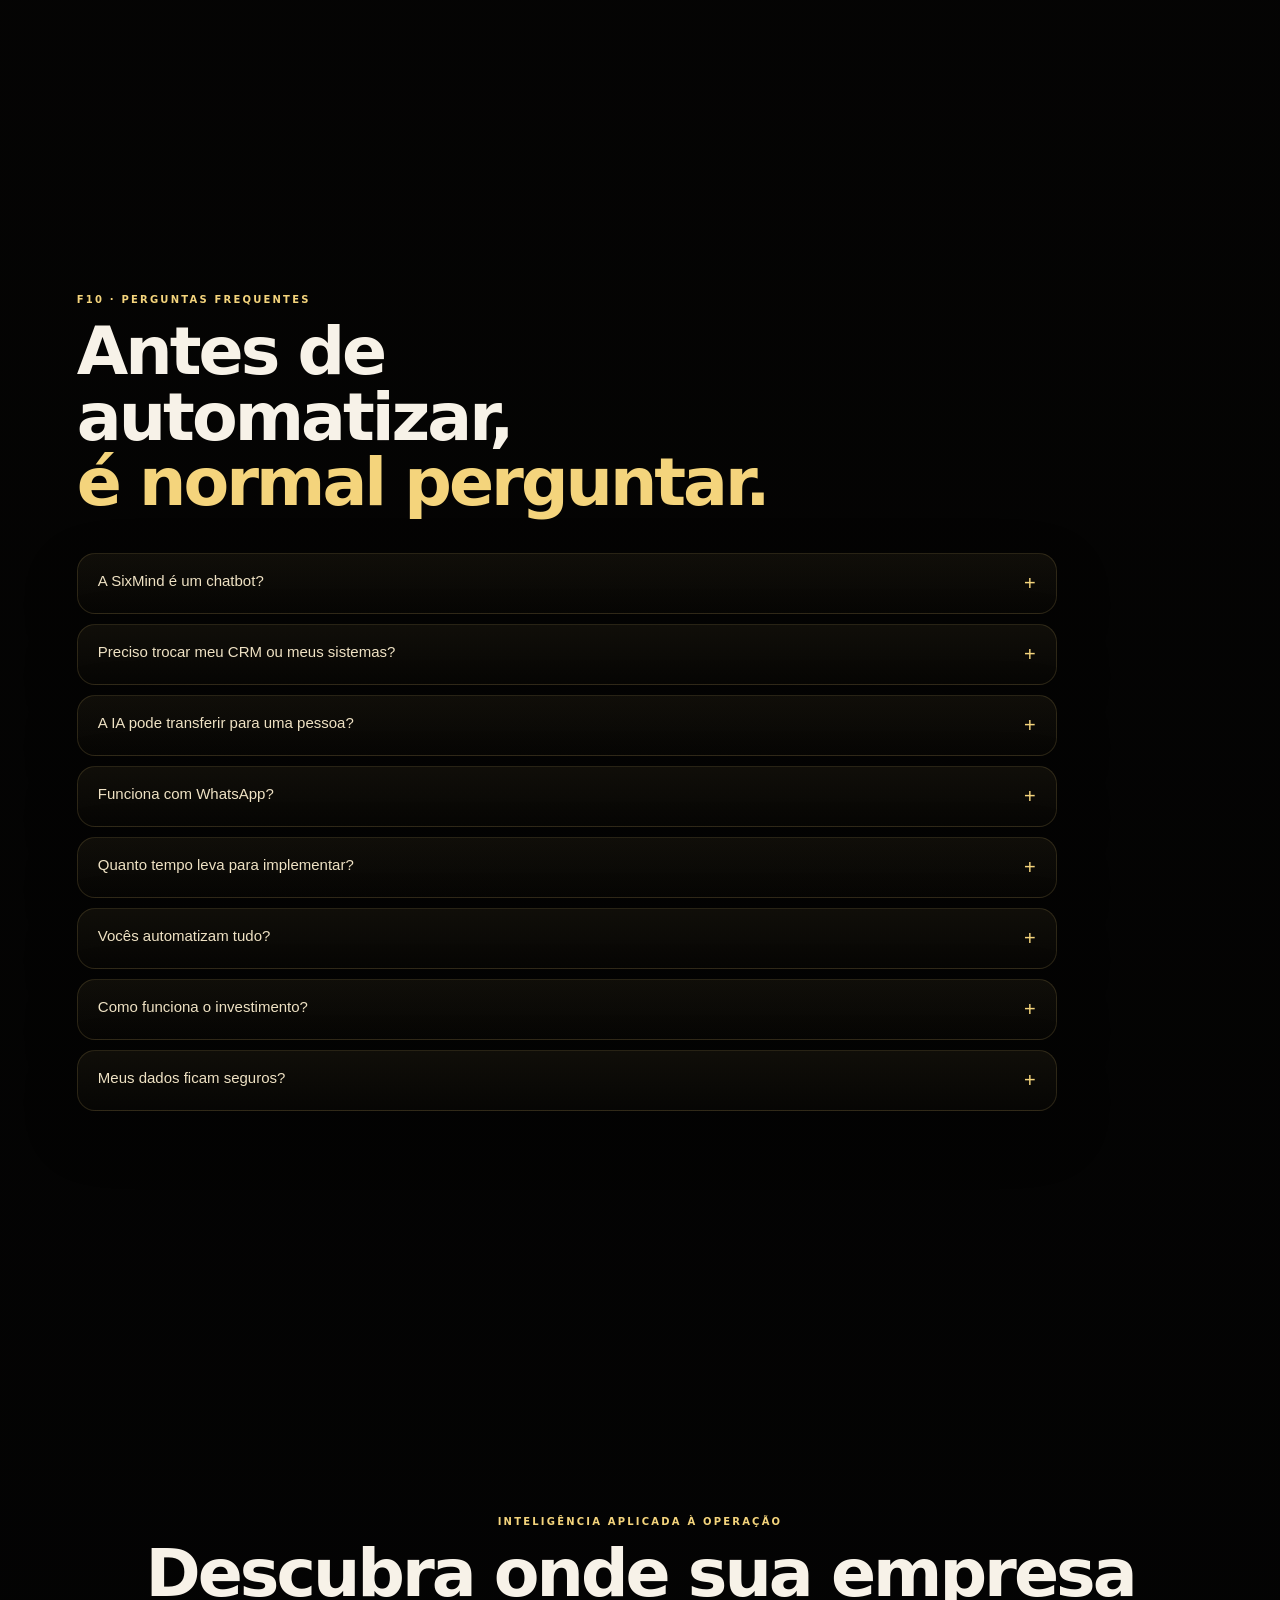
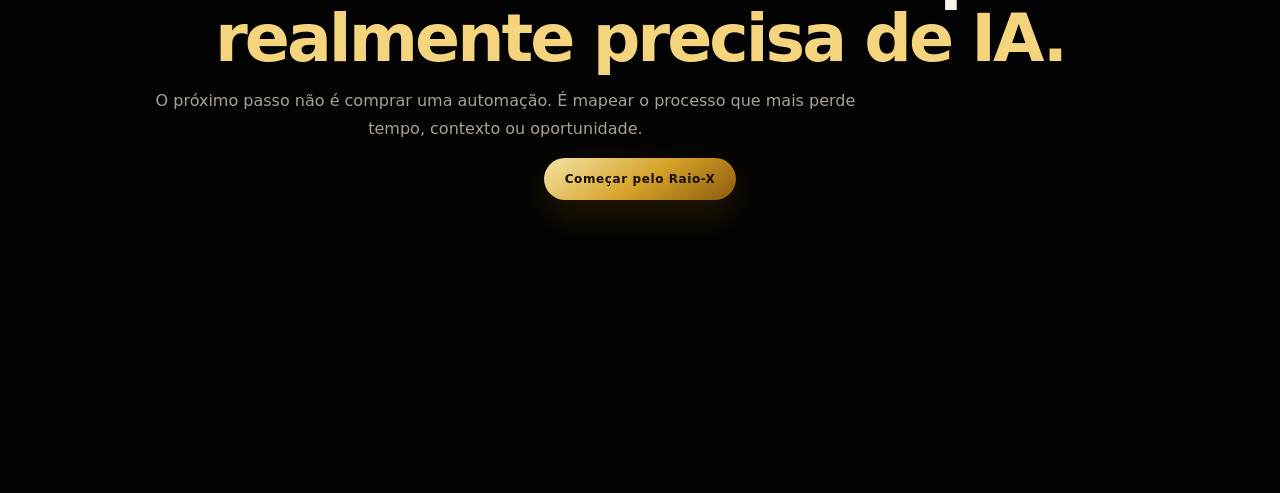
==== commit 08b25d7a: "feat(v6): complete F6-F10 commercial architecture" ====
--- a/sixmind-v6/index.html
+++ b/sixmind-v6/index.html
@@ -1 +1,32 @@
-<!doctype html><html lang="pt-BR"><head><meta charset="utf-8"><meta name="viewport" content="width=device-width,initial-scale=1"><meta name="theme-color" content="#050505"><meta name="description" content="SixMind — inteligência operacional para atendimento, vendas, CRM, agenda e automações."><title>SixMind — Inteligência que move operações</title><style>:root{--b:#050505;--g:#d6a32a;--g2:#f4d47c;--t:#f8f3e9;--m:#aaa194;--l:rgba(244,212,124,.16)}*{box-sizing:border-box}html{scroll-behavior:smooth}body{margin:0;background:radial-gradient(circle at 50% 0,rgba(214,163,42,.12),transparent 28%),#050505;color:var(--t);font-family:Inter,system-ui,sans-serif}a{color:inherit}.nav{position:fixed;z-index:9;inset:0 0 auto;height:72px;display:flex;align-items:center;gap:26px;padding:0 5vw;background:#050505d9;backdrop-filter:blur(16px);border-bottom:1px solid var(--l)}.nav img{width:145px;height:46px;object-fit:contain}.nav nav{margin-left:auto;display:flex;gap:20px}.nav a{text-decoration:none;font-size:11px;color:#ddd3c0}.ctaN{padding:10px 14px;border:1px solid var(--l);border-radius:999px}.sec{min-height:100vh;padding:110px 6vw 78px}.eye{color:var(--g2);font-size:11px;letter-spacing:.22em;font-weight:800;margin-bottom:15px}h1,h2{margin:0;line-height:.96;letter-spacing:-.05em}h1{font-size:clamp(50px,7vw,106px)}h2{font-size:clamp(40px,5vw,74px)}h1 span,h2 span{color:var(--g2)}p{color:var(--m);font-size:17px;line-height:1.7}.btn{display:inline-flex;padding:14px 20px;border-radius:999px;text-decoration:none;font-weight:800;font-size:12px}.primary{background:linear-gradient(145deg,#f6e3a2,var(--g),#8c5a0d);color:#171005}.ghost{border:1px solid var(--l);margin-left:8px}.hero{display:grid;grid-template-columns:1.1fr .9fr;align-items:center;gap:42px;padding-top:130px}.orb{position:relative;width:min(42vw,520px);aspect-ratio:1;margin:auto}.ring{position:absolute;inset:0;border:1px solid var(--l);border-radius:50%}.ring:nth-child(2){inset:14%;transform:rotateX(70deg)}.ring:nth-child(3){inset:28%;transform:rotateY(70deg)}.core{position:absolute;inset:34%;display:grid;place-items:center;border-radius:28px;background:linear-gradient(145deg,#f8e5aa,var(--g),#8c5a0d);color:#181006;font-size:50px;font-weight:900;box-shadow:0 0 80px #d6a32a44}.grid{display:grid;gap:13px}.g5{grid-template-columns:repeat(5,1fr)}.g4{grid-template-columns:repeat(4,1fr)}.card{padding:22px;border:1px solid var(--l);border-radius:22px;background:linear-gradient(180deg,#f4d47c0d,#f4d47c03);min-height:190px}.card i{font-style:normal;color:#d9b85c;font-size:10px}.card strong{display:block;font-size:19px;margin:14px 0 8px}.card p{font-size:13px;margin:0}.demo{display:grid;grid-template-columns:1fr 1fr;gap:40px;align-items:center}.tabs{display:flex;flex-wrap:wrap;gap:7px;margin:20px 0}.tabs button,.jn button{padding:9px 12px;border:1px solid var(--l);border-radius:999px;background:#11100e;color:#d6ccba;cursor:pointer}.tabs .active,.jn .active{background:var(--g);color:#161005}.logic{border:1px solid var(--l);border-radius:20px;padding:15px;min-height:180px}.logic div{display:flex;justify-content:space-between;padding:9px;border-bottom:1px solid #ffffff0d;font-size:12px}.logic strong{color:#efd583}.phone{width:min(350px,80vw);aspect-ratio:9/19.5;margin:auto;padding:9px;border-radius:50px;background:linear-gradient(145deg,#3b3528,#080706 38%,#4f3b15 72%,#090807);transform:rotateY(-8deg)}.screen{height:100%;border-radius:42px;background:#111216;padding:70px 13px 55px;overflow:hidden}.bubble{max-width:82%;padding:10px 12px;border-radius:14px;background:#24262a;margin:9px 0;font-size:12px}.bubble.ai{margin-left:auto;background:#b78c20;color:#171006}.journey{height:520vh}.sticky{position:sticky;top:0;height:100vh;overflow:hidden}.jcopy{position:absolute;left:5vw;top:90px;z-index:2}.stage{position:absolute;inset:210px 5vw 90px}.scene{position:absolute;inset:0;opacity:0;transform:scale(.98);transition:.3s;border:1px solid var(--l);border-radius:26px;background:#090807;padding:22px}.scene.active{opacity:1;transform:none}.flow{height:100%;display:grid;grid-template-columns:repeat(5,1fr);gap:12px;align-items:center}.flow div{padding:20px;border:1px solid var(--l);border-radius:16px;text-align:center;background:#0f0e0c}.jn{position:absolute;z-index:3;bottom:18px;left:50%;transform:translateX(-50%);display:flex;gap:6px}.compare{display:grid;grid-template-columns:1fr 70px 1fr;gap:18px;align-items:center}.side{padding:24px;border:1px solid var(--l);border-radius:22px;background:#0b0a08}.side .flow2{display:flex;gap:7px;flex-wrap:wrap}.flow2 span{padding:10px 12px;border:1px solid var(--l);border-radius:12px}.arr{text-align:center;font-size:32px;color:var(--g2)}.final{text-align:center;display:grid;place-items:center}.final img{width:min(420px,70vw)}@media(max-width:900px){.hero,.demo{grid-template-columns:1fr}.g5,.g4{grid-template-columns:1fr 1fr}.orb{width:min(75vw,500px)}.compare{grid-template-columns:1fr}.arr{transform:rotate(90deg)}.flow{grid-template-columns:1fr 1fr}}@media(max-width:650px){.nav nav,.ctaN{display:none}.sec{padding:98px 18px 68px}.g5,.g4{grid-template-columns:1fr}.stage{inset:240px 8px 96px}.jcopy{left:16px;right:16px;top:80px}.jn{width:96%;justify-content:center;flex-wrap:wrap}.jn button{font-size:9px}.ghost{margin-left:0;margin-top:8px}}</style></head><body><header class="nav"><a href="#hero"><img src="../sixmind-v4-cinematic/assets/logo-sixmind.png" alt="SixMind"></a><nav><a href="#problems">Problemas</a><a href="#solutions">Soluções</a><a href="#demo">Demo</a><a href="#journey">Como funciona</a><a href="#compare">Antes x Depois</a></nav><a class="ctaN" href="#cta">Mapear gargalo</a></header><main><section id="hero" class="sec hero"><div><div class="eye">INTELIGÊNCIA OPERACIONAL</div><h1>Uma conversa pode<br><span>mover uma operação inteira.</span></h1><p>A SixMind conecta atendimento, IA, CRM, agenda e automações para transformar conversas e dados em decisões e ações.</p><a class="btn primary" href="#problems">Mapear meu gargalo</a><a class="btn ghost" href="#demo">Ver em ação</a><p style="font-size:10px;letter-spacing:.25em;color:#8f7840">AUTOMATIZE. ORGANIZE. ESCALE.</p></div><div class="orb"><div class="ring"></div><div class="ring"></div><div class="ring"></div><div class="core">SM</div></div></section><section id="problems" class="sec"><div class="eye">ANTES DA IA, EXISTE O ATRITO</div><h2>Onde sua operação<br><span>começa a travar?</span></h2><p>O problema raramente é falta de ferramenta. É a quebra de contexto entre pessoas, canais e sistemas.</p><div class="grid g5"><article class="card"><i>01</i><strong>Lead sem resposta</strong><p>A oportunidade esfria antes da primeira ação.</p></article><article class="card"><i>02</i><strong>CRM desatualizado</strong><p>Dados ficam presos em mensagens e planilhas.</p></article><article class="card"><i>03</i><strong>Follow-up esquecido</strong><p>O próximo passo depende da memória humana.</p></article><article class="card"><i>04</i><strong>Agenda manual</strong><p>Confirmar horário exige troca e repasse.</p></article><article class="card"><i>05</i><strong>Sistemas desconectados</strong><p>O mesmo dado precisa ser copiado várias vezes.</p></article></div></section><section id="solutions" class="sec"><div class="eye">O QUE A SIXMIND ENTREGA</div><h2>Inteligência aplicada<br><span>onde existe atrito.</span></h2><p>Não é automação genérica. A SixMind entra no ponto em que sua operação perde contexto ou tempo.</p><div class="grid g4"><article class="card"><i>01</i><strong>Atendimento Inteligente</strong><p>Interpreta intenção e conduz o próximo passo.</p></article><article class="card"><i>02</i><strong>Automação Comercial</strong><p>Qualificação, CRM, pipeline e follow-up conectados.</p></article><article class="card"><i>03</i><strong>Automação Operacional</strong><p>Reduz tarefas repetitivas e repasses internos.</p></article><article class="card"><i>04</i><strong>Integrações Inteligentes</strong><p>Conecta sistemas para o dado circular com contexto.</p></article></div></section><section id="demo" class="sec demo"><div><div class="eye">DEMONSTRAÇÃO INTERATIVA</div><h2>Escolha uma operação.<br><span>Veja a SixMind pensar.</span></h2><div class="tabs"><button class="active" data-k="b2b">Vendas B2B</button><button data-k="saude">Saúde</button><button data-k="telecom">Telecom</button><button data-k="imob">Imobiliário</button><button data-k="varejo">Varejo</button></div><div id="logic" class="logic"></div></div><div class="phone"><div id="chat" class="screen"></div></div></section><section id="journey" class="journey"><div class="sticky"><div class="jcopy"><div class="eye">UMA MENSAGEM, VÁRIAS CONSEQUÊNCIAS</div><h2>A conversa entra.<br><span>A operação responde.</span></h2></div><div class="stage"><article class="scene active"><div class="flow"><div>Cliente</div><div>Mensagem</div><div>Canal</div><div>Contexto</div><div>SixMind</div></div></article><article class="scene"><div class="flow"><div>Intenção</div><div>Entidade</div><div>Prioridade</div><div>Histórico</div><div>Próxima ação</div></div></article><article class="scene"><div class="flow"><div>Novo lead</div><div>Qualificado</div><div>Pipeline</div><div>Responsável</div><div>Follow-up</div></div></article><article class="scene"><div class="flow"><div>Disponibilidade</div><div>Horário</div><div>Confirmação</div><div>Meet</div><div>Lembrete</div></div></article><article class="scene"><div class="flow"><div>WhatsApp</div><div>CRM</div><div>Agenda</div><div>n8n</div><div>Dados</div></div></article></div><div class="jn"><button class="active">Conversa</button><button>Contexto</button><button>CRM</button><button>Agenda</button><button>Ecossistema</button></div></div></section><section id="compare" class="sec"><div class="eye">ANTES X DEPOIS</div><h2>O mesmo negócio.<br><span>Uma operação diferente.</span></h2><div class="compare"><div class="side"><strong>ANTES</strong><div class="flow2"><span>WhatsApp</span><span>Planilha</span><span>Atendente</span><span>CRM</span><span>Agenda</span></div><p>Dados repetidos, follow-up manual e contexto perdido.</p></div><div class="arr">→</div><div class="side"><strong>DEPOIS</strong><div class="flow2"><span>Atendimento</span><span>SixMind</span><span>CRM</span><span>Agenda</span><span>Integrações</span></div><p>Contexto preservado, próxima ação definida e menos repasse manual.</p></div></div></section><section id="cta" class="sec final"><img src="../sixmind-v4-cinematic/assets/logo-sixmind.png" alt="SixMind"><div class="eye">INTELIGÊNCIA APLICADA À OPERAÇÃO</div><h2>Automatize. Organize. Escale.</h2><p>Inteligência aplicada exatamente onde sua operação trava.</p><a class="btn primary" href="#problems">Mapear meu gargalo</a></section></main><script>const D={b2b:[['INTENÇÃO','Automação comercial'],['GARGALO','Resposta lenta'],['RISCO','Follow-up perdido']],saude:[['INTENÇÃO','Agendamento'],['RESTRIÇÃO','Após 17h'],['AÇÃO','Consultar agenda']],telecom:[['INTENÇÃO','Suporte'],['AÇÃO FEITA','Reinício'],['ROTA','Diagnóstico']],imob:[['INTENÇÃO','Imóvel'],['OBJETIVO','Moradia'],['PRAZO','Este mês']],varejo:[['INTENÇÃO','Estoque'],['PRODUTO','X200 preto'],['PRAZO','Hoje']]},M={b2b:['Quero automatizar meu atendimento comercial.','Qual ponto mais trava hoje?','Resposta rápida e follow-up.'],saude:['Tem horário amanhã após 17h?','Vou considerar apenas esse período.','Quero o primeiro disponível.'],telecom:['Minha internet caiu e já reiniciei o modem.','Não vou repetir esse passo.','A luz de internet está apagada.'],imob:['Tenho interesse no imóvel.','Você busca para morar ou investir?','Para morar este mês.'],varejo:['Tem X200 preto?','Vou consultar disponibilidade.','Preciso hoje.']};const tabs=[...document.querySelectorAll('[data-k]')],logic=document.querySelector('#logic'),chat=document.querySelector('#chat');function play(k){tabs.forEach(b=>b.classList.toggle('active',b.dataset.k===k));logic.innerHTML=D[k].map(x=>`<div><span>${x[0]}</span><strong>${x[1]}</strong></div>`).join('');chat.innerHTML=M[k].map((x,i)=>`<div class="bubble ${i%2?'ai':''}">${x}</div>`).join('')}tabs.forEach(b=>b.onclick=()=>play(b.dataset.k));play('b2b');const J=document.querySelector('#journey'),S=[...document.querySelectorAll('.scene')],N=[...document.querySelectorAll('.jn button')];function upd(){let r=J.getBoundingClientRect(),p=Math.min(1,Math.max(0,-r.top/Math.max(1,J.offsetHeight-innerHeight))),i=Math.min(4,Math.floor(p*5));S.forEach((s,n)=>s.classList.toggle('active',n===i));N.forEach((b,n)=>b.classList.toggle('active',n===i))}addEventListener('scroll',()=>requestAnimationFrame(upd),{passive:true});upd();N.forEach((b,i)=>b.onclick=()=>{let start=scrollY+J.getBoundingClientRect().top,total=J.offsetHeight-innerHeight;scrollTo({top:start+total*((i+.05)/5),behavior:'smooth'})});</script></body></html>+<!doctype html>
+<html lang="pt-BR">
+<head>
+  <meta charset="utf-8" />
+  <meta name="viewport" content="width=device-width, initial-scale=1" />
+  <meta name="theme-color" content="#050505" />
+  <meta name="description" content="SixMind — inteligência operacional para atendimento, vendas, CRM, agenda, integrações e automações." />
+  <meta name="color-scheme" content="dark" />
+  <title>SixMind — Inteligência que move operações</title>
+  <link rel="stylesheet" href="src/base.css" />
+  <link rel="stylesheet" href="src/cards.css" />
+  <link rel="stylesheet" href="src/experience.css" />
+</head>
+<body>
+  <div class="grain" aria-hidden="true"></div><div class="vignette" aria-hidden="true"></div>
+  <header class="nav"><a class="brand" href="#hero" aria-label="SixMind - início"><b>SIX</b>MIND</a><nav aria-label="Navegação principal"><a href="#problems">Problemas</a><a href="#solutions">Soluções</a><a href="#demo">Demo</a><a href="#method">Implementação</a><a href="#cases">Aplicações</a><a href="#faq">FAQ</a></nav><a class="nav-cta" href="#cta">Mapear gargalo</a></header>
+  <main>
+    <section id="hero" class="section hero"><div><div class="eyebrow">INTELIGÊNCIA OPERACIONAL</div><h1>Uma conversa pode<br><span>mover uma operação inteira.</span></h1><p>A SixMind conecta atendimento, IA, CRM, agenda e automações para transformar conversas e dados em decisões e ações.</p><div class="hero-actions"><a class="btn primary" href="#problems">Mapear meu gargalo</a><a class="btn ghost" href="#demo">Ver em ação</a></div><div class="tagline">AUTOMATIZE. ORGANIZE. ESCALE.</div></div><div class="hero-system" aria-hidden="true"><div class="system-orbit orbit-1"></div><div class="system-orbit orbit-2"></div><div class="system-orbit orbit-3"></div><div class="system-core">SM</div><div class="hero-node n-whatsapp">ATENDIMENTO</div><div class="hero-node n-crm">CRM</div><div class="hero-node n-agenda">AGENDA</div><div class="hero-node n-ai">IA</div><div class="hero-node n-email">INTEGRAÇÕES</div></div></section>
+    <section id="problems" class="section"><div class="section-head"><div class="eyebrow">ANTES DA IA, EXISTE O ATRITO</div><h2>Onde sua operação<br><span>começa a travar?</span></h2><p>O problema raramente é falta de ferramenta. É a quebra de contexto entre pessoas, canais e sistemas.</p></div><div class="problem-grid"><article class="problem-card"><span class="problem-code">01 · RESPOSTA</span><strong>Lead sem resposta</strong><p>A oportunidade esfria antes da primeira ação.</p><div class="problem-flow"><span>Entrada</span><i></i><b>Espera</b></div></article><article class="problem-card"><span class="problem-code">02 · DADOS</span><strong>CRM desatualizado</strong><p>Informações ficam presas em mensagens e planilhas.</p><div class="problem-flow"><span>Conversa</span><i></i><b>Perda</b></div></article><article class="problem-card"><span class="problem-code">03 · CONTINUIDADE</span><strong>Follow-up esquecido</strong><p>O próximo passo depende da memória humana.</p><div class="problem-flow"><span>Lead</span><i></i><b>Silêncio</b></div></article><article class="problem-card"><span class="problem-code">04 · AGENDA</span><strong>Agendamento manual</strong><p>Confirmar horário exige troca, consulta e repasse.</p><div class="problem-flow"><span>Pedido</span><i></i><b>Atrito</b></div></article><article class="problem-card"><span class="problem-code">05 · SISTEMAS</span><strong>Ferramentas isoladas</strong><p>O mesmo dado é copiado entre sistemas.</p><div class="problem-flow"><span>Dado</span><i></i><b>Retrabalho</b></div></article></div><p class="problem-closing">A SixMind começa pelo fluxo que mais perde tempo, contexto ou oportunidade.</p></section>
+    <section id="solutions" class="section"><div class="section-head"><div class="eyebrow">F6 · SOLUÇÕES</div><h2>Não vendemos “IA”.<br><span>Resolvemos fluxo.</span></h2><p>Cada solução nasce de um gargalo operacional. A tecnologia entra para preservar contexto, reduzir atrito e conduzir a próxima ação.</p></div><div class="service-stack"><article class="service-row"><span class="num">01</span><strong>Atendimento Inteligente</strong><div><p>Para operações em que volume, tempo de resposta e triagem consomem a equipe.</p><ul><li>interpretação de intenção e contexto</li><li>triagem e qualificação inicial</li><li>escalonamento para humano quando necessário</li></ul></div></article><article class="service-row"><span class="num">02</span><strong>Automação Comercial</strong><div><p>Para vendas que perdem oportunidades entre mensagens, CRM, pipeline e follow-up.</p><ul><li>qualificação e registro</li><li>movimentação de pipeline</li><li>definição e lembrete da próxima ação</li></ul></div></article><article class="service-row"><span class="num">03</span><strong>Automação Operacional</strong><div><p>Para processos internos baseados em copiar, conferir, avisar e lembrar manualmente.</p><ul><li>regras e rotinas operacionais</li><li>documentos e dados estruturados</li><li>alertas e acionamentos automáticos</li></ul></div></article><article class="service-row"><span class="num">04</span><strong>Integrações Inteligentes</strong><div><p>Para sistemas que funcionam isoladamente e exigem transferência manual de informação.</p><ul><li>APIs, webhooks e automações</li><li>CRM, agenda, bancos e ferramentas externas</li><li>dados com origem e destino definidos</li></ul></div></article></div></section>
+    <section id="demo" class="section demo"><div><div class="eyebrow">DEMONSTRAÇÃO INTERATIVA · DADOS FICTÍCIOS</div><h2>Escolha uma operação.<br><span>Veja a SixMind pensar.</span></h2><p>O cenário muda. A lógica permanece: entender, organizar, decidir e agir.</p><div class="scenario-tabs" role="tablist"><button class="active" data-scenario="b2b">Vendas B2B</button><button data-scenario="saude">Saúde</button><button data-scenario="telecom">Telecom</button><button data-scenario="imob">Imobiliário</button><button data-scenario="varejo">Varejo</button></div><div class="logic-panel"><div class="logic-head"><span>AÇÕES NOS BASTIDORES</span><span class="status-live">DEMO</span></div><div id="logicFeed" class="logic-feed"></div></div></div><div class="phone-zone"><div class="phone"><div class="phone-shell"><div class="phone-glass"><div class="dynamic-island"></div><div class="chat-header"><div class="chat-avatar">SM</div><div><strong>SixMind AI</strong><small>cenário demonstrativo</small></div><span class="online-dot"></span></div><div id="chat" class="chat"></div><div class="chat-composer"><span>Mensagem...</span><button aria-label="Enviar">➤</button></div></div></div></div><div class="phone-instruction">DADOS SINTÉTICOS · NENHUM CLIENTE REAL</div></div></section>
+    <section id="journey" class="journey"><div class="journey-stage"><div class="journey-copy"><div class="eyebrow">UMA MENSAGEM, VÁRIAS CONSEQUÊNCIAS</div><h2>A conversa entra.<br><span>A operação responde.</span></h2><p>Role para acompanhar como o contexto se transforma em ação.</p></div><div class="platform-stage"><article class="platform-scene active"><div class="mock-ui"><div class="mock-top"><span>01 · CONVERSA</span><span>entrada unificada</span></div><div class="mock-columns"><div class="mock-list"><div class="lead-item active"><span>AL</span><div><strong>Alpha Ltda.</strong><small>novo contato · demo</small></div></div><div class="lead-item"><span>BT</span><div><strong>Beta Tech</strong><small>em atendimento</small></div></div></div><div class="mock-chat"><div class="mock-message user">Quero automatizar meu atendimento comercial.</div><div class="mock-message ai">Qual ponto mais trava hoje: resposta, qualificação ou follow-up?</div></div></div></div></article><article class="platform-scene"><div class="mock-ui"><div class="mock-top"><span>02 · CONTEXTO</span><span>leitura operacional</span></div><div class="analysis-core"><div class="analysis-ring"></div><div class="analysis-ring r-b"></div><div class="analysis-center">SM</div></div><div class="analysis-tags"><span>INTENÇÃO · comercial</span><span>GARGALO · resposta</span><span>RISCO · follow-up</span><span>AÇÃO · qualificar</span></div></div></article><article class="platform-scene"><div class="mock-ui"><div class="mock-top"><span>03 · CRM / PIPELINE</span><span>próxima ação registrada</span></div><div class="mock-columns"><div class="mock-list"><strong>Novo lead</strong><div class="lead-item active"><span>AL</span><div><strong>Alpha Ltda.</strong><small>Automação comercial</small></div></div></div><div class="mock-chat"><div class="mock-message ai">Lead qualificado</div><div class="mock-message ai">Responsável definido</div><div class="mock-message ai">Follow-up agendado</div></div></div></div></article><article class="platform-scene"><div class="mock-ui"><div class="mock-top"><span>04 · AGENDA</span><span>disponibilidade demonstrativa</span></div><div id="calendarGrid" class="calendar-grid" aria-label="Calendário demonstrativo"></div></div></article><article class="platform-scene"><div class="mock-ui"><div class="mock-top"><span>05 · ECOSSISTEMA</span><span>ação conectada</span></div><div class="analysis-tags"><span>WHATSAPP</span><span>CRM</span><span>AGENDA</span><span>AUTOMAÇÃO</span><span>DADOS</span><span>HUMANO</span></div><div class="analysis-core"><div class="analysis-ring"></div><div class="analysis-center">SM</div></div></div></article></div><div class="journey-nav"><button class="active">Conversa</button><button>Contexto</button><button>CRM</button><button>Agenda</button><button>Ecossistema</button></div></div></section>
+    <section id="compare" class="section"><div class="section-head"><div class="eyebrow">ANTES X DEPOIS</div><h2>O mesmo negócio.<br><span>Uma operação diferente.</span></h2></div><div class="solution-grid"><article><span>ANTES</span><strong>Ferramentas desconectadas</strong><p>WhatsApp, planilha, CRM, agenda e memória humana funcionando como ilhas.</p></article><article><span>DEPOIS</span><strong>Contexto em movimento</strong><p>Atendimento, CRM, agenda e integrações ligados pela próxima ação.</p></article><article><span>ANTES</span><strong>Próximo passo implícito</strong><p>O processo depende de alguém lembrar o que precisa acontecer.</p></article><article><span>DEPOIS</span><strong>Próximo passo explícito</strong><p>A operação sabe o que aconteceu, o que significa e qual é a rota seguinte.</p></article></div></section>
+    <section id="method" class="section"><div class="section-head"><div class="eyebrow">F7 · IMPLEMENTAÇÃO</div><h2>Primeiro entendemos.<br><span>Depois automatizamos.</span></h2><p>A implantação começa no processo, não na ferramenta.</p></div><div class="method-grid"><article class="method-step"><span class="step-no">01</span><strong>Raio-X</strong><p>Mapeamos canais, pessoas, sistemas, atrasos, retrabalho e decisões manuais.</p></article><article class="method-step"><span class="step-no">02</span><strong>Arquitetura</strong><p>Definimos o que a IA entende, executa, consulta e quando escala.</p></article><article class="method-step"><span class="step-no">03</span><strong>Implementação</strong><p>Construímos agentes, regras, automações e integrações necessárias.</p></article><article class="method-step"><span class="step-no">04</span><strong>Validação</strong><p>Testamos cenários, exceções, linguagem, permissões e transições.</p></article><article class="method-step"><span class="step-no">05</span><strong>Evolução</strong><p>Ajustamos a operação com base no uso real e nos novos gargalos.</p></article></div><div class="security-note"><strong>Princípio SixMind:</strong> automatizar o gargalo certo é mais valioso do que automatizar tudo.</div></section>
+    <section id="cases" class="section"><div class="section-head"><div class="eyebrow">F8 · EXEMPLOS DE APLICAÇÃO</div><h2>A mesma inteligência.<br><span>Problemas diferentes.</span></h2><p>Exemplos demonstrativos de arquitetura. Não representam clientes, métricas ou resultados prometidos.</p></div><div class="case-grid"><article class="case-card"><div class="case-head"><div><span class="case-tag">VENDAS B2B</span><h3>Lead → CRM → follow-up</h3></div><span class="case-status">DEMO</span></div><dl><dt>Gargalo</dt><dd>triagem e continuidade manual</dd><dt>Fluxo</dt><dd>intenção → qualificação → CRM → responsável</dd><dt>Busca</dt><dd>mais consistência na passagem para vendas</dd></dl><div class="case-note">Cenário fictício para demonstrar arquitetura.</div></article><article class="case-card"><div class="case-head"><div><span class="case-tag">SAÚDE</span><h3>Conversa → agenda → confirmação</h3></div><span class="case-status">DEMO</span></div><dl><dt>Gargalo</dt><dd>troca manual para encontrar horário</dd><dt>Fluxo</dt><dd>preferência → disponibilidade → confirmação</dd><dt>Busca</dt><dd>menos troca operacional no agendamento</dd></dl><div class="case-note">Cenário fictício para demonstrar arquitetura.</div></article><article class="case-card"><div class="case-head"><div><span class="case-tag">TELECOM</span><h3>Histórico → diagnóstico → rota</h3></div><span class="case-status">DEMO</span></div><dl><dt>Gargalo</dt><dd>cliente repete informações já fornecidas</dd><dt>Fluxo</dt><dd>histórico → regra → diagnóstico → registro</dd><dt>Busca</dt><dd>continuidade de contexto no suporte</dd></dl><div class="case-note">Cenário fictício para demonstrar arquitetura.</div></article></div></section>
+    <section id="trust" class="section"><div class="section-head"><div class="eyebrow">F9 · CONFIANÇA E CONTROLE</div><h2>IA com limite,<br><span>regra e supervisão.</span></h2><p>A arquitetura define o que a automação pode fazer, o que precisa consultar e quando deve parar.</p></div><div class="trust-grid"><article class="trust-card"><span>01</span><strong>Controle humano</strong><p>O fluxo pode prever transferência, aprovação ou intervenção humana.</p></article><article class="trust-card"><span>02</span><strong>Permissões</strong><p>A solução deve acessar somente os recursos necessários ao processo.</p></article><article class="trust-card"><span>03</span><strong>Regras de negócio</strong><p>Limites, exceções e critérios operacionais são incorporados ao desenho.</p></article><article class="trust-card"><span>04</span><strong>Rastreabilidade</strong><p>Quando aplicável, eventos e ações podem ser registrados para acompanhamento.</p></article></div><div class="security-note">Segurança, retenção de dados, provedores, permissões e requisitos técnicos variam conforme o projeto e são definidos na etapa de arquitetura. Não usamos uma promessa genérica para contextos diferentes.</div></section>
+    <section id="faq" class="section"><div class="section-head narrow"><div class="eyebrow">F10 · PERGUNTAS FREQUENTES</div><h2>Antes de automatizar,<br><span>é normal perguntar.</span></h2></div><div class="faq-list"><article class="faq-item"><button class="faq-q"><span>A SixMind é um chatbot?</span><span>+</span></button><div class="faq-a"><p>Não. Conversa é uma interface possível. A proposta é ligar contexto a CRM, agenda, pipeline, documentos, integrações e ações operacionais.</p></div></article><article class="faq-item"><button class="faq-q"><span>Preciso trocar meu CRM ou meus sistemas?</span><span>+</span></button><div class="faq-a"><p>Nem sempre. Primeiro avaliamos o que já existe e as possibilidades técnicas de integração.</p></div></article><article class="faq-item"><button class="faq-q"><span>A IA pode transferir para uma pessoa?</span><span>+</span></button><div class="faq-a"><p>Sim. O fluxo pode prever escalonamento humano por regra, tipo de solicitação ou situação definida no projeto.</p></div></article><article class="faq-item"><button class="faq-q"><span>Funciona com WhatsApp?</span><span>+</span></button><div class="faq-a"><p>Pode funcionar, desde que sejam utilizados canais e provedores adequados aos requisitos técnicos do projeto.</p></div></article><article class="faq-item"><button class="faq-q"><span>Quanto tempo leva para implementar?</span><span>+</span></button><div class="faq-a"><p>Depende do número de processos, integrações, regras, dados e testes. A estimativa é definida depois do Raio-X inicial.</p></div></article><article class="faq-item"><button class="faq-q"><span>Vocês automatizam tudo?</span><span>+</span></button><div class="faq-a"><p>Não é a meta. Automatizamos onde existe ganho operacional claro e mantemos intervenção humana onde ela é necessária.</p></div></article><article class="faq-item"><button class="faq-q"><span>Como funciona o investimento?</span><span>+</span></button><div class="faq-a"><p>O valor depende da arquitetura, volume, integrações, modelos utilizados e escopo. O diagnóstico dimensiona a solução corretamente.</p></div></article><article class="faq-item"><button class="faq-q"><span>Meus dados ficam seguros?</span><span>+</span></button><div class="faq-a"><p>Segurança depende dos sistemas, provedores, permissões, retenção e dados envolvidos. Esses requisitos são mapeados no desenho técnico do projeto.</p></div></article></div></section>
+    <section id="cta" class="section" style="display:grid;place-items:center;text-align:center"><div><div class="eyebrow">INTELIGÊNCIA APLICADA À OPERAÇÃO</div><h2>Descubra onde sua empresa<br><span>realmente precisa de IA.</span></h2><p style="max-width:720px">O próximo passo não é comprar uma automação. É mapear o processo que mais perde tempo, contexto ou oportunidade.</p><a class="btn primary" href="#method">Começar pelo Raio-X</a></div></section>
+  </main>
+  <script src="src/main.js" defer></script>
+</body>
+</html>
--- a/sixmind-v6/src/base.css
+++ b/sixmind-v6/src/base.css
@@ -0,0 +1 @@
+:root{--bg:#050505;--gold:#d6a32a;--gold2:#f4d47c;--gold3:#8c5a0d;--text:#f7f2e8;--muted:#aaa194;--line:rgba(244,212,124,.14);--progress:0}*{box-sizing:border-box}html{scroll-behavior:smooth;background:var(--bg)}body{margin:0;background:radial-gradient(circle at 50% -8%,rgba(214,163,42,.14),transparent 28%),linear-gradient(180deg,#030303,#090704 42%,#030303);color:var(--text);font-family:Inter,system-ui,sans-serif;overflow-x:hidden}a{color:inherit}.grain,.vignette{position:fixed;inset:0;pointer-events:none}.grain{z-index:1;opacity:.04;background-image:radial-gradient(rgba(255,255,255,.5) .5px,transparent .5px);background-size:7px 7px}.vignette{z-index:2;box-shadow:inset 0 0 160px #000b}.nav{position:fixed;z-index:50;inset:0 0 auto;height:74px;display:grid;grid-template-columns:auto 1fr auto;align-items:center;gap:28px;padding:0 4vw;background:#050505df;backdrop-filter:blur(18px);border-bottom:1px solid #f4d47c12}.brand{text-decoration:none;color:var(--gold2);font-weight:900;letter-spacing:.18em}.brand b{color:white}.nav nav{display:flex;justify-content:center;gap:22px}.nav nav a,.nav-cta{text-decoration:none;font-size:11px;color:#d9cfbd}.nav-cta{padding:10px 15px;border:1px solid var(--line);border-radius:999px}.section{position:relative;z-index:3;min-height:100vh;padding:112px 6vw 82px}.section-head{max-width:900px;margin-bottom:38px}.section-head.narrow{max-width:760px}.eyebrow{margin-bottom:14px;color:var(--gold2);font-size:10px;letter-spacing:.22em;font-weight:800}h1,h2,h3{margin:0;line-height:.98;letter-spacing:-.045em}h1{font-size:clamp(48px,7.5vw,110px)}h2{font-size:clamp(40px,5.2vw,78px)}h3{font-size:clamp(22px,2.3vw,32px)}h1 span,h2 span{color:var(--gold2)}p{color:var(--muted);line-height:1.72;font-size:clamp(15px,1.25vw,18px)}.btn{display:inline-flex;padding:14px 21px;border-radius:999px;text-decoration:none;font-size:12px;font-weight:800;letter-spacing:.05em}.btn.primary{background:linear-gradient(145deg,#f6e4a8,var(--gold) 52%,var(--gold3));color:#181006;box-shadow:0 14px 38px #8c5a0d44}.btn.ghost{border:1px solid var(--line);color:#ead8aa}.hero{display:grid;grid-template-columns:1.12fr .88fr;gap:46px;align-items:center;padding-top:132px}.hero-actions{display:flex;gap:12px;flex-wrap:wrap;margin-top:24px}.tagline{margin-top:22px;font-size:10px;letter-spacing:.28em;color:#f4d47c77}.hero-system{position:relative;width:min(42vw,560px);aspect-ratio:1;margin:auto}.system-orbit{position:absolute;inset:0;margin:auto;border:1px solid #f4d47c33;border-radius:50%}.orbit-1{width:100%;height:100%;transform:rotateX(65deg)}.orbit-2{width:72%;height:72%;transform:rotateY(65deg) rotateZ(25deg)}.orbit-3{width:47%;height:47%;transform:rotateX(25deg) rotateY(55deg)}.system-core{position:absolute;inset:0;margin:auto;width:31%;aspect-ratio:1;height:max-content;border-radius:28px;display:grid;place-items:center;background:linear-gradient(145deg,#f8e7b0,var(--gold) 48%,var(--gold3));color:#1a1005;font-weight:900;font-size:52px;box-shadow:0 0 90px #d6a32a55}.hero-node{position:absolute;padding:9px 13px;border:1px solid var(--line);border-radius:999px;background:#0a0806c2;font-size:11px;color:#ead8aa}.n-whatsapp{left:-3%;top:20%}.n-crm{right:-3%;top:26%}.n-agenda{left:5%;bottom:13%}.n-ai{right:15%;bottom:6%}.n-email{right:1%;top:59%}
--- a/sixmind-v6/src/cards.css
+++ b/sixmind-v6/src/cards.css
@@ -0,0 +1 @@
+.problem-grid,.solution-grid,.case-grid,.trust-grid{display:grid;gap:14px}.problem-grid{grid-template-columns:repeat(5,1fr)}.solution-grid{grid-template-columns:repeat(4,1fr)}.case-grid{grid-template-columns:repeat(3,1fr)}.trust-grid{grid-template-columns:repeat(4,1fr)}.problem-card,.solution-grid article,.case-card,.trust-card,.method-step,.faq-item{border:1px solid var(--line);background:linear-gradient(180deg,#f4d47c0e,#f4d47c04);box-shadow:0 22px 54px #0004}.problem-card,.solution-grid article,.case-card,.trust-card{padding:22px;border-radius:22px}.problem-code,.solution-grid article>span,.case-tag,.step-no{display:inline-block;color:#b6a06c;font-size:10px;letter-spacing:.16em}.problem-card strong,.solution-grid strong,.trust-card strong{display:block;font-size:18px;margin:12px 0 7px}.problem-card p,.solution-grid p,.trust-card p{font-size:13px;margin:0}.problem-flow{display:flex;align-items:center;gap:6px;margin-top:14px;font-size:10px;color:#bcae90}.problem-flow i{flex:1;height:1px;background:linear-gradient(90deg,var(--gold),transparent)}.problem-flow b{color:#ef9c84}.problem-closing{margin-top:20px;color:#c9b47d;font-size:13px}.service-stack{display:grid;gap:14px}.service-row{display:grid;grid-template-columns:90px 1fr 1.3fr;gap:22px;align-items:center;padding:24px;border:1px solid var(--line);border-radius:24px;background:#ffffff05}.service-row .num{color:#b09a67;font-size:12px}.service-row strong{font-size:22px}.service-row p{font-size:14px}.service-row ul{color:#bcb3a4;line-height:1.8;font-size:13px}.method-grid{display:grid;grid-template-columns:repeat(5,1fr);gap:12px}.method-step{position:relative;padding:22px 18px;border-radius:22px;min-height:240px}.method-step strong{display:block;font-size:18px;margin:14px 0}.method-step p{font-size:13px}.method-step::after{content:'→';position:absolute;right:-11px;top:50%;color:#8f6d24}.method-step:last-child::after{display:none}.case-card h3{margin-top:4px}.case-head{display:flex;justify-content:space-between;gap:14px}.case-status{padding:6px 9px;border-radius:999px;border:1px solid #7fd59a3d;color:#9de3b1;font-size:9px;height:max-content}.case-card dl{display:grid;grid-template-columns:90px 1fr;gap:10px;font-size:12px}.case-card dt{color:#9f947f}.case-card dd{margin:0;color:#e2d3b0}.case-note{margin-top:18px;padding:12px;border-radius:14px;background:#f4d47c09;color:#aa9d84;font-size:11px}.security-note{margin-top:20px;padding:16px 18px;border-left:2px solid var(--gold);background:#f4d47c08;color:#bcae91;font-size:12px;line-height:1.7}.faq-list{display:grid;gap:10px;max-width:980px}.faq-item{border-radius:18px;overflow:hidden}.faq-q{width:100%;display:flex;justify-content:space-between;gap:20px;padding:18px 20px;border:0;background:transparent;color:#efe2c4;text-align:left;cursor:pointer;font-size:15px}.faq-q span:last-child{color:var(--gold2);font-size:20px}.faq-a{max-height:0;overflow:hidden;transition:max-height .28s}.faq-a p{padding:0 20px 18px;margin:0;font-size:13px}.faq-item.open .faq-a{max-height:260px}.faq-item.open .faq-q span:last-child{transform:rotate(45deg)}
--- a/sixmind-v6/src/experience.css
+++ b/sixmind-v6/src/experience.css
@@ -0,0 +1 @@
+.demo{display:grid;grid-template-columns:1fr 1fr;gap:50px;align-items:center;min-height:115vh}.scenario-tabs{display:flex;flex-wrap:wrap;gap:8px;margin:24px 0}.scenario-tabs button,.journey-nav button{border:1px solid var(--line);background:#11100e;color:#d8cdb8;padding:10px 14px;border-radius:999px;cursor:pointer}.scenario-tabs button.active,.journey-nav button.active{background:linear-gradient(145deg,#f4df9e,var(--gold) 55%,var(--gold3));color:#181006;border-color:transparent}.logic-panel{border:1px solid var(--line);border-radius:22px;padding:18px;background:#110d09c2;min-height:210px}.logic-head{display:flex;justify-content:space-between;color:var(--gold2);font-size:10px;letter-spacing:.14em;margin-bottom:12px}.status-live{color:#9ad7ad}.logic-feed{display:grid;gap:8px}.logic-item{display:flex;justify-content:space-between;gap:18px;padding:10px 12px;border:1px solid #f4d47c12;border-radius:12px;font-size:12px}.logic-item span{color:#a89b83}.logic-item strong{color:#f0d584;text-align:right}.phone-zone{display:grid;place-items:center;min-height:700px}.phone{width:min(370px,84vw);aspect-ratio:9/19.5}.phone-shell{height:100%;padding:10px;border-radius:54px;background:linear-gradient(145deg,#3e3421,#080706 36%,#4e3a15 72%,#090807);border:1px solid #ffe9a94d;filter:drop-shadow(0 42px 70px #0009)}.phone-glass{height:100%;display:grid;grid-template-rows:78px 1fr 62px;position:relative;overflow:hidden;border-radius:45px;background:linear-gradient(180deg,#121318,#090a0b 70%,#070707)}.dynamic-island{position:absolute;top:14px;left:50%;transform:translateX(-50%);width:94px;height:24px;border-radius:20px;background:#020202}.chat-header{padding:34px 15px 10px;display:flex;gap:10px;align-items:center;background:#15161a}.chat-avatar{width:38px;height:38px;border-radius:50%;display:grid;place-items:center;background:linear-gradient(145deg,#efd480,#9b6513);color:#181006;font-size:12px;font-weight:900}.chat-header small{display:block;font-size:9px;color:#8b908e}.online-dot{margin-left:auto;width:8px;height:8px;border-radius:50%;background:#61d38a}.chat{padding:16px 13px;display:flex;flex-direction:column;gap:10px;overflow:auto}.bubble{max-width:84%;padding:11px 13px;border-radius:16px;font-size:12px;line-height:1.45}.bubble.user{align-self:flex-start;background:#23252b}.bubble.ai{align-self:flex-end;background:linear-gradient(145deg,#d6af39,#a98017);color:#171006}.chat-composer{display:flex;align-items:center;justify-content:space-between;padding:10px 12px;background:#15171a;color:#73777c;font-size:11px}.chat-composer button{width:34px;height:34px;border:0;border-radius:50%;background:linear-gradient(145deg,#e2bb4c,#9b6c12)}.phone-instruction{margin-top:18px;color:#f4d47c88;font-size:10px;letter-spacing:.14em}.journey{position:relative;z-index:4;height:560vh}.journey-stage{position:sticky;top:0;height:100vh;overflow:hidden}.journey-copy{position:absolute;z-index:10;top:98px;left:4vw;max-width:610px}.journey-copy p{font-size:14px}.platform-stage{position:absolute;inset:200px 5vw 88px}.platform-scene{position:absolute;inset:0;opacity:0;transform:translateX(5%) scale(.985);transition:.4s;border:1px solid var(--line);border-radius:28px;overflow:hidden;background:#070707;box-shadow:0 34px 110px #0009}.platform-scene.active{opacity:1;transform:none}.mock-ui{position:absolute;inset:0;padding:22px;background:radial-gradient(circle at 50% 50%,#d6a32a0f,#070707 60%)}.mock-top{display:flex;justify-content:space-between;padding-bottom:14px;border-bottom:1px solid #f4d47c12;font-size:10px;letter-spacing:.14em;color:#d8c487}.mock-columns{display:grid;grid-template-columns:260px 1fr;height:calc(100% - 40px)}.mock-list{padding:18px;border-right:1px solid #f4d47c12}.lead-item{display:flex;gap:10px;padding:11px;border-radius:14px;margin-top:9px;background:#ffffff05}.lead-item.active{background:#f4d47c14;border:1px solid #f4d47c21}.lead-item>span{width:34px;height:34px;border-radius:50%;display:grid;place-items:center;background:#2b2418;color:#e8cf8b}.lead-item small,.kanban small,.kanban em{display:block;color:#888177;font-size:10px;font-style:normal}.mock-chat{padding:28px;display:flex;flex-direction:column;gap:14px}.mock-message{max-width:70%;padding:14px 16px;border-radius:16px;font-size:13px}.mock-message.user{background:#22252b}.mock-message.ai{align-self:flex-end;background:linear-gradient(145deg,#d6af39,#a98017);color:#181006}.analysis-core{position:absolute;left:50%;top:50%;transform:translate(-50%,-50%);width:220px;height:220px}.analysis-ring{position:absolute;inset:0;border:1px solid #f4d47c33;border-radius:50%}.r-b{inset:28px}.analysis-center{position:absolute;inset:72px;border-radius:32px;display:grid;place-items:center;background:linear-gradient(145deg,#f2d788,#b77d16);color:#181006;font-weight:900}.analysis-tags{position:absolute;inset:22% 9%;display:grid;grid-template-columns:1fr 1fr;align-content:space-between;gap:20px}.analysis-tags span{padding:10px 12px;border:1px solid var(--line);border-radius:999px;background:#080808cc;font-size:10px;color:#ddc999}
